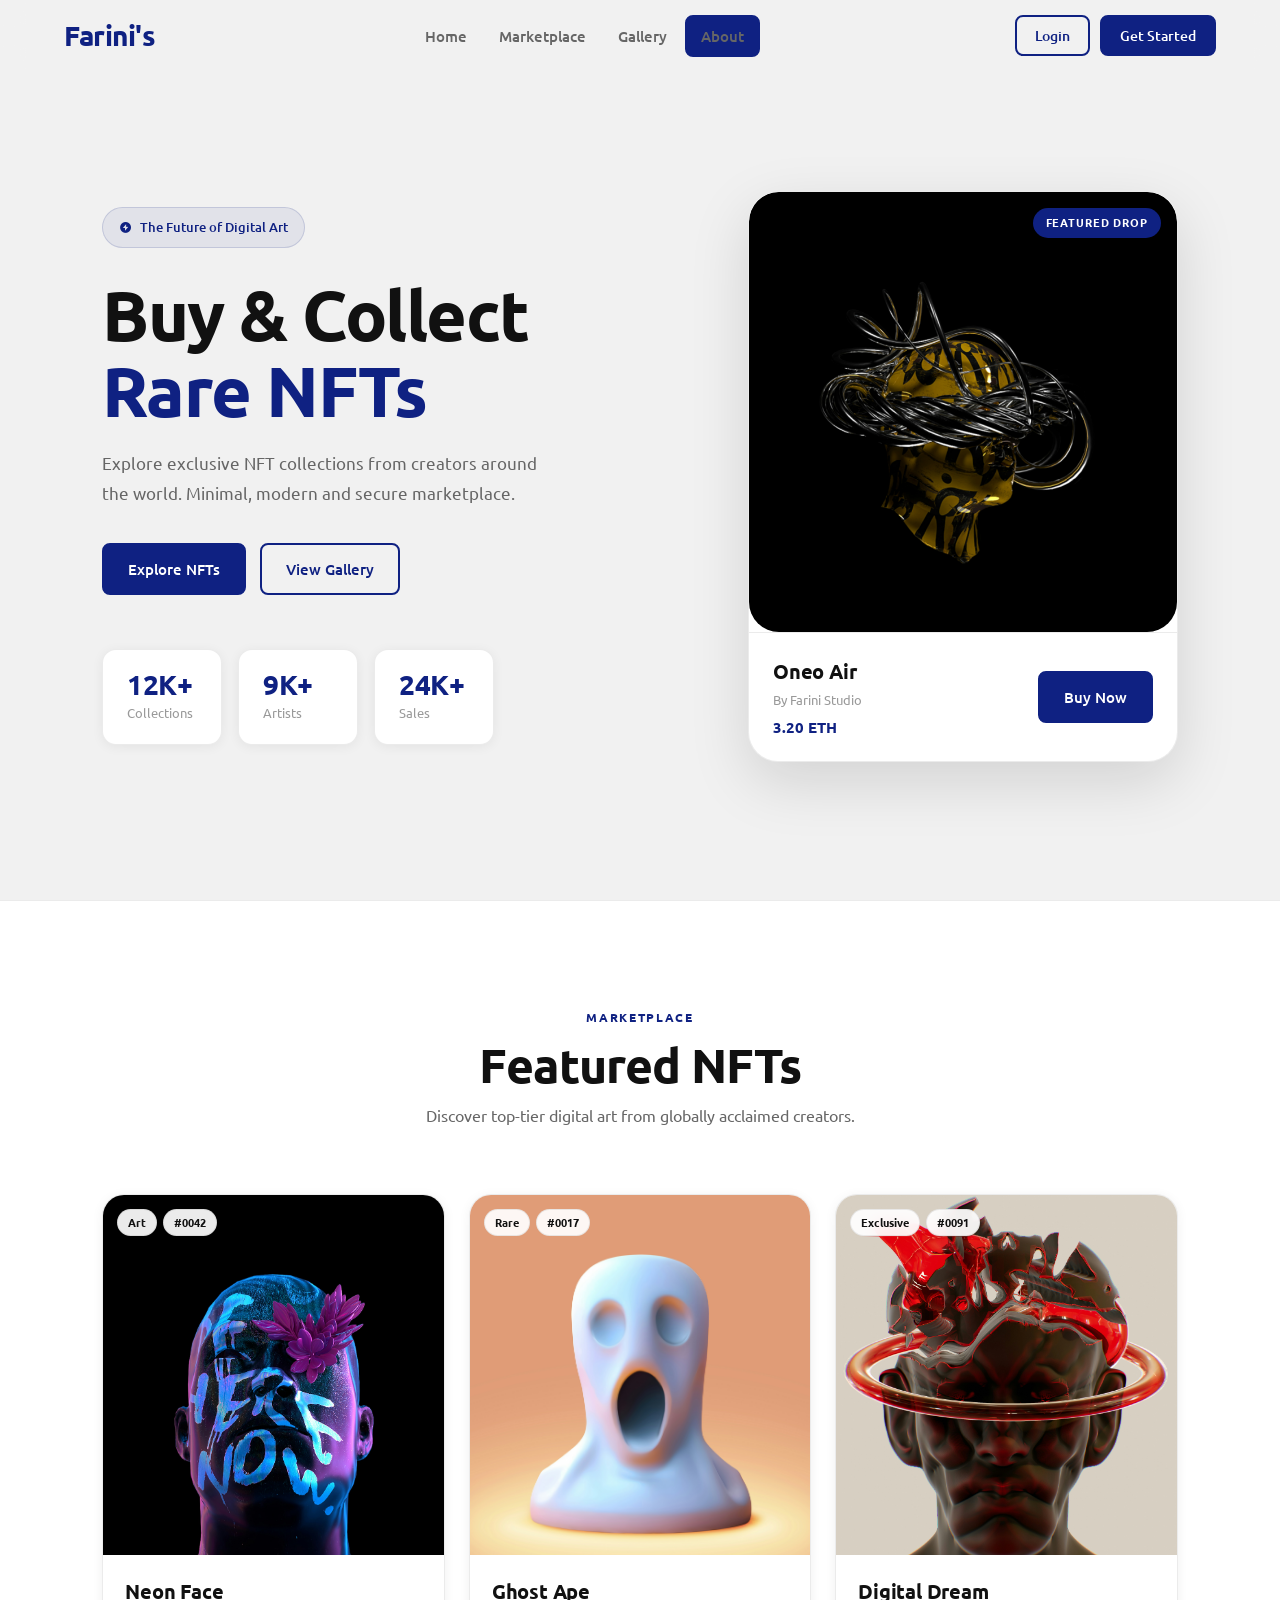
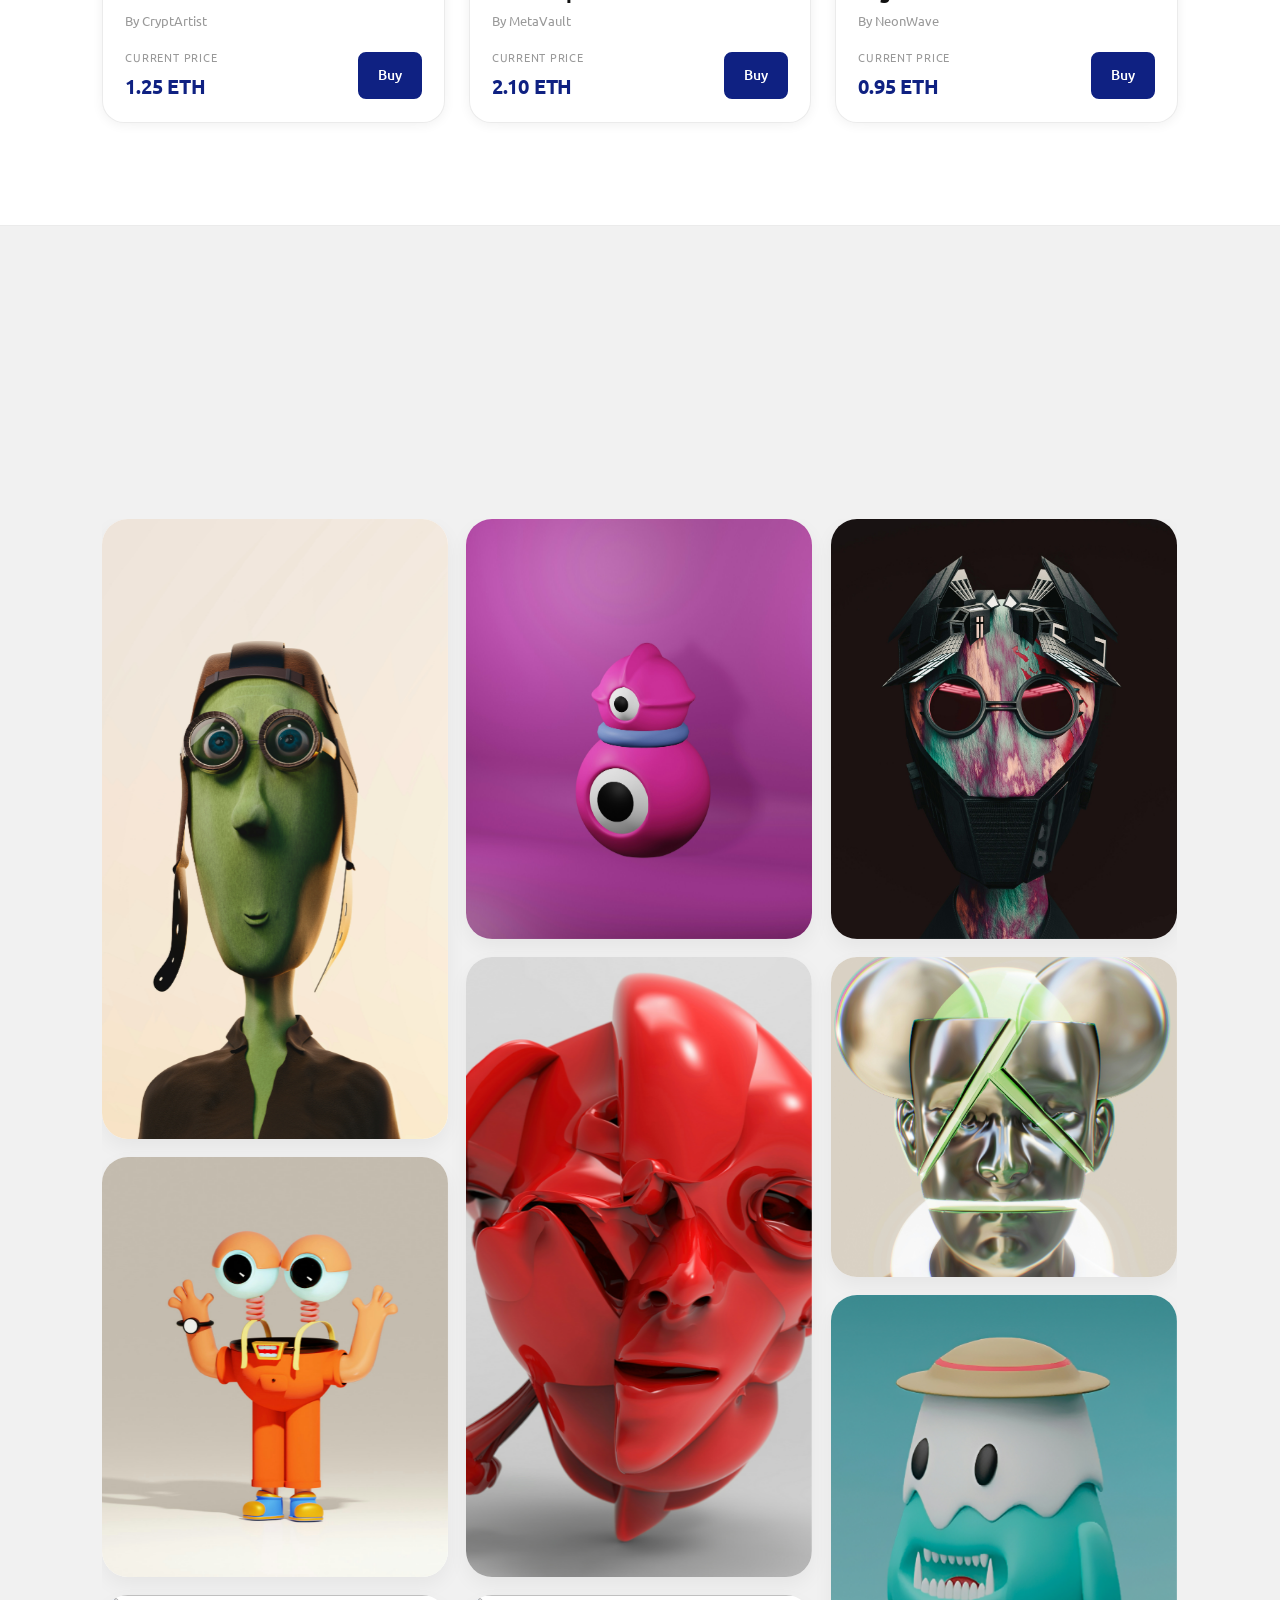
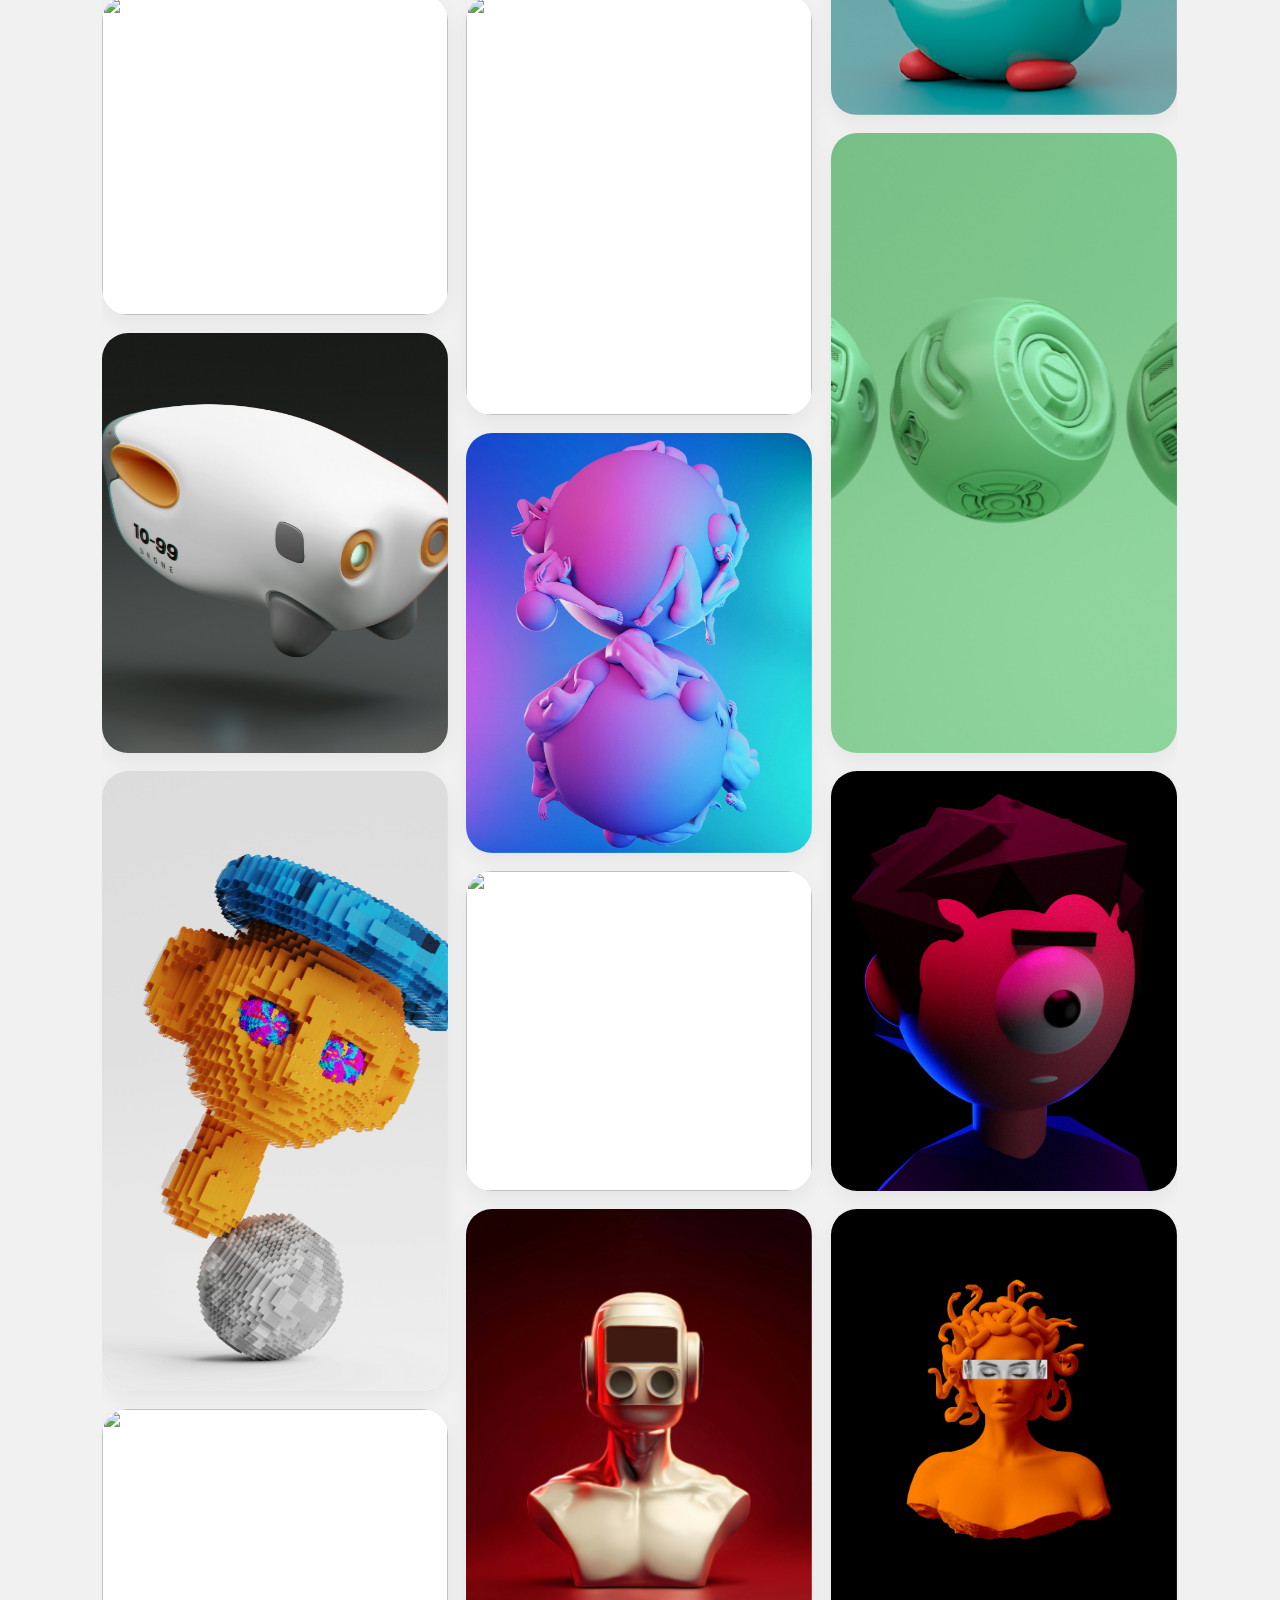
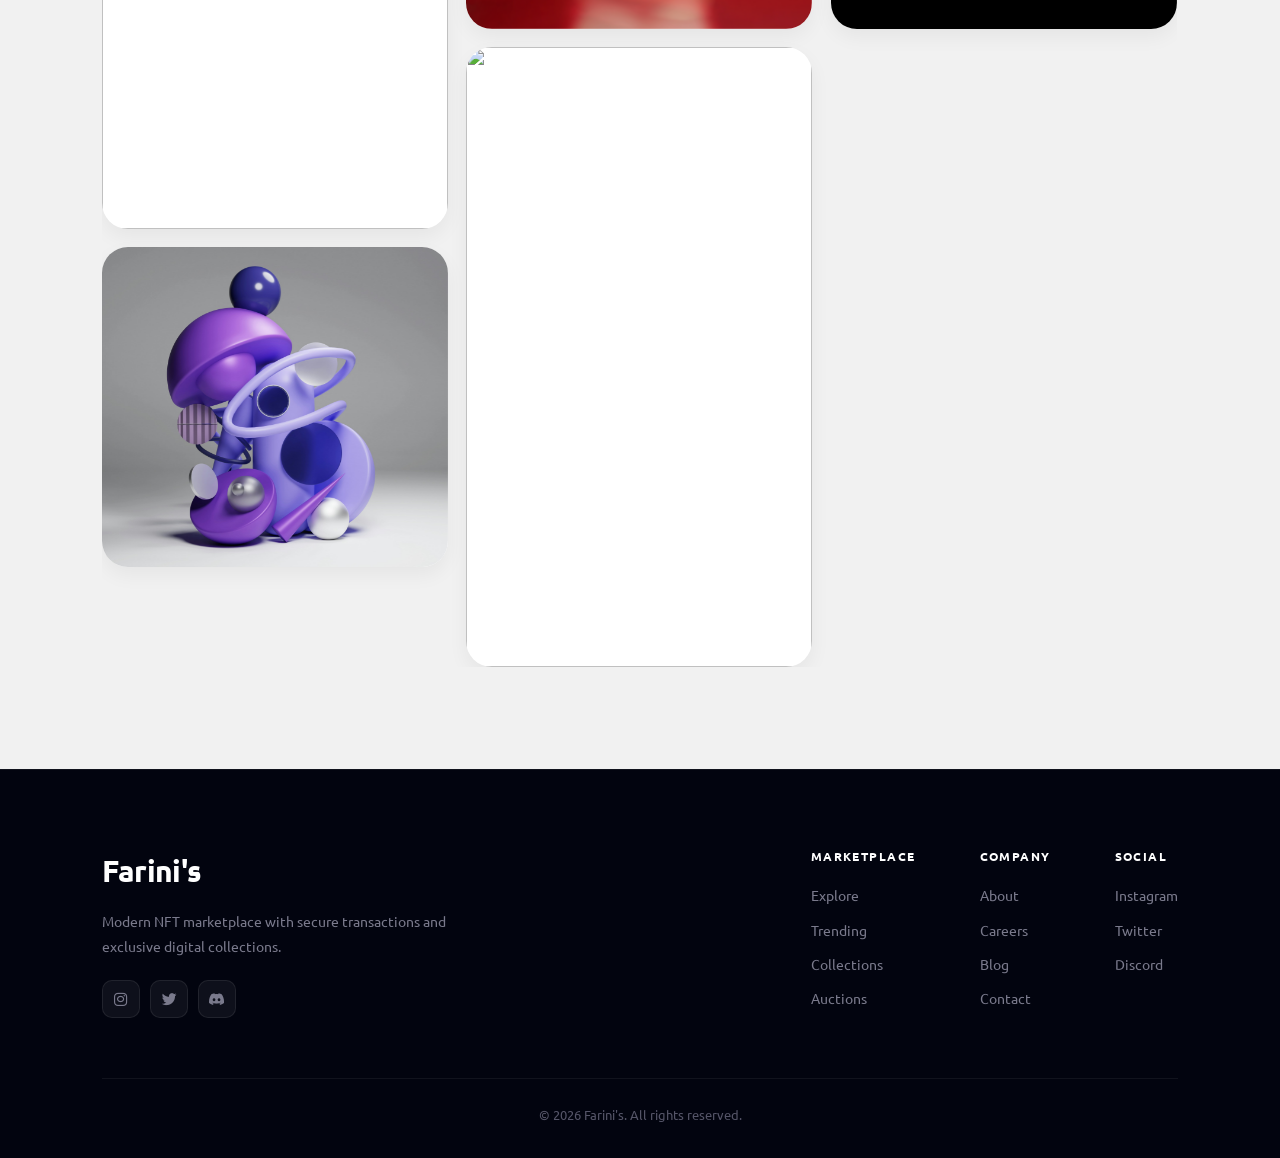
==== index.html @ 725f05ea "first commit" ====
<!DOCTYPE html>
<html lang="en">
<head>
    <meta charset="UTF-8" />
    <meta name="viewport" content="width=device-width, initial-scale=1.0" />
    <title>Farini's NFT</title>
    <link href='https://unpkg.com/boxicons@2.1.4/css/boxicons.min.css' rel='stylesheet'>
    <link rel="preconnect" href="https://fonts.googleapis.com">
    <link href="https://fonts.googleapis.com/css2?family=Ubuntu:wght@300;400;500;700&display=swap" rel="stylesheet">
    <link rel="stylesheet" href="style.css">
</head>
<body>

    <nav class="navbar" id="navbar">
        <a href="#" class="logo">Farini's</a>
        <div class="links">
            <a href="#">Home</a>
            <a href="#marketplace">Marketplace</a>
            <a href="#gallery">Gallery</a>
             <a href="About/about.html" class="btn-primary">About</a>
        </div>
        <div class="nav-buttons">
            <button class="btn-outline">Login</button>
            <button class="btn-primary">Get Started</button>
        </div>
        <button class="nav-toggle" id="navToggle" aria-label="Menu" aria-expanded="false">
            <span></span><span></span><span></span>
        </button>
    </nav>

    <div class="nav-drawer" id="navDrawer" aria-hidden="true">
        <a href="#">Home</a>
        <a href="#marketplace">Marketplace</a>
        <a href="#gallery">Gallery</a>
        <a href="About/about.html">About</a>
        <div class="drawer-actions">
            <button class="btn-outline">Login</button>
            <button class="btn-primary">Get Started</button>
        </div>
    </div>

    <section class="hero">
        <div class="hero-left">
            <span class="badge">
                <i class='bx bxs-bolt-circle'></i>
                The Future of Digital Art
            </span>
            <h1>Buy &amp; Collect <span>Rare NFTs</span></h1>
            <p>Explore exclusive NFT collections from creators around the world. Minimal, modern and secure marketplace.</p>
            <div class="hero-buttons">
    <a href="#marketplace" class="btn-primary">
        Explore NFTs
    </a>

    <a href="#gallery" class="btn-outline">
        View Gallery
    </a>
</div>
            <div class="stats" id="statsRow">
                <div class="stat-box">
                    <h3 data-target="12" data-suffix="K+">0K+</h3>
                    <p>Collections</p>
                </div>
                <div class="stat-box">
                    <h3 data-target="9" data-suffix="K+">0K+</h3>
                    <p>Artists</p>
                </div>
                <div class="stat-box">
                    <h3 data-target="24" data-suffix="K+">0K+</h3>
                    <p>Sales</p>
                </div>
            </div>
        </div>
        <div class="hero-right">
            <div class="hero-card" id="heroCard">
                <div class="hero-card-img">
                    <img src="assets/header1.jpg" alt="Pink Syndicate NFT">
                    <span class="card-tag">Featured Drop</span>
                </div>
                <div class="card-content">
                    <div class="card-info">
                        <h3>Oneo Air</h3>
                        <p>By Farini Studio</p>
                        <span class="card-price">3.20 ETH</span>
                    </div>
                    <a href="BuyPages/productreal.html" class="btn-primary">Buy Now</a>            
                </div>
            </div>
        </div>
    </section>

    <section class="marketplace" id="marketplace">
        <div class="section-title reveal">
            <span>Marketplace</span>
            <h2>Featured NFTs</h2>
            <p>Discover top-tier digital art from globally acclaimed creators.</p>
        </div>
        <div class="cards reveal-stagger">
            <article class="nft-card">
                <div class="nft-img">
                    <img src="assets/nft1.jpg" alt="Neon Face">
                    <div class="nft-tags"><span class="nft-tag">Art</span><span class="nft-tag">#0042</span></div>
                    <div class="nft-img-overlay"></div>
                </div>
                <div class="nft-info">
                    <h3>Neon Face</h3>
                    <p class="nft-creator">By CryptArtist</p>
                    <div class="price">
                        <div class="price-info"><small>Current Price</small><span>1.25 ETH</span></div>
                        <a href="BuyPages/product.html" class="btn-primary">Buy</a>
                    </div>
                </div>
            </article>
            <article class="nft-card">
                <div class="nft-img">
                    <img src="assets/nft2.jpg" alt="Ghost Ape">
                    <div class="nft-tags"><span class="nft-tag">Rare</span><span class="nft-tag">#0017</span></div>
                    <div class="nft-img-overlay"></div>
                </div>
                <div class="nft-info">
                    <h3>Ghost Ape</h3>
                    <p class="nft-creator">By MetaVault</p>
                    <div class="price">
                        <div class="price-info"><small>Current Price</small><span>2.10 ETH</span></div>
                           <a href="BuyPages/product2.html" class="btn-primary">Buy</a>
                    </div>
                </div>
            </article>
            <article class="nft-card">
                <div class="nft-img">
                    <img src="assets/nft3.jpg" alt="Digital Dream">
                    <div class="nft-tags"><span class="nft-tag">Exclusive</span><span class="nft-tag">#0091</span></div>
                    <div class="nft-img-overlay"></div>
                </div>
                <div class="nft-info">
                    <h3>Digital Dream</h3>
                    <p class="nft-creator">By NeonWave</p>
                    <div class="price">
                        <div class="price-info"><small>Current Price</small><span>0.95 ETH</span></div>
                           <a href="BuyPages/product3.html" class="btn-primary">Buy</a>
                    </div>
                </div>
            </article>
        </div>
    </section>
<section class="gallery" id="gallery">

    <div class="section-title reveal">
        <span>Gallery</span>
        <h2>Exclusive NFT Collection</h2>
        <p>A curated selection of the finest digital art on the platform.</p>
    </div>

    <div class="masonry-gallery">

        <div class="gallery-item tall">
            <img src="assets/gallery1.webp" alt="">
            <div class="gallery-overlay"><h4>Outlaw</h4><p>2.10 ETH</p></div>
        </div>

        <div class="gallery-item">
            <img src="assets/gallery2.webp" alt="">
            <div class="gallery-overlay"><h4>Blue Face</h4><p>1.25 ETH</p></div>
        </div>

        <div class="gallery-item wide">
            <img src="assets/gallery3.webp" alt="">
            <div class="gallery-overlay"><h4>Digital Dream</h4><p>0.95 ETH</p></div>
        </div>

        <div class="gallery-item">
            <img src="assets/gallery4.webp" alt="">
            <div class="gallery-overlay"><h4>Carrot #001</h4><p>0.8 ETH</p></div>
        </div>

        <div class="gallery-item tall">
            <img src="assets/gallery5.webp" alt="">
            <div class="gallery-overlay"><h4>llama 333</h4><p>1.8 ETH</p></div>
        </div>

        <div class="gallery-item">
            <img src="assets/gallery6.webp" alt="">
            <div class="gallery-overlay"><h4>Meta Horse</h4><p>0.65 ETH</p></div>
        </div>

        <div class="gallery-item wide">
            <img src=" assets/gallery7.webp" alt="">
            <div class="gallery-overlay"><h4>Monarog</h4><p>1.4 ETH</p></div>
        </div>

        <div class="gallery-item">
            <img src="assets/gallery8.webp" alt="">
            <div class="gallery-overlay"><h4>AI Vision</h4><p>0.92 ETH</p></div>
        </div>

        <div class="gallery-item tall">
            <img src="assets/gallery9.webp" alt="">
            <div class="gallery-overlay"><h4>Red Face</h4><p>2.8 ETH</p></div>
        </div>

        <div class="gallery-item">
            <img src="assets/gallery10.webp" alt="">
            <div class="gallery-overlay"><h4>Abstract Creator</h4><p>0.73 ETH</p></div>
        </div>

        <div class="gallery-item">
            <img src="assets/gallery11.webp" alt="">
            <div class="gallery-overlay"><h4>World Flow</h4><p>1.12 ETH</p></div>
        </div>

        <div class="gallery-item wide">
            <img src="assets/gallery12.webp" alt="">
            <div class="gallery-overlay"><h4>Quantum</h4><p>3.2 ETH</p></div>
        </div>

        <div class="gallery-item">
            <img src="assets/gallery13.webp" alt="">
            <div class="gallery-overlay"><h4>Dark Robot</h4><p>1.05 ETH</p></div>
        </div>

        <div class="gallery-item tall">
            <img src="assets/gallery14.webp" alt="">
            <div class="gallery-overlay"><h4>Doke Ape</h4><p>2.3 ETH</p></div>
        </div>

        <div class="gallery-item">
            <img src="assets/gallery15.webp" alt="">
            <div class="gallery-overlay"><h4>Infinity</h4><p>0.9 ETH</p></div>
        </div>

        <div class="gallery-item wide">
            <img src="assets/gallery16.webp" alt="">
            <div class="gallery-overlay"><h4>Neo Rat</h4><p>4.1 ETH</p></div>
        </div>

        <div class="gallery-item">
            <img src="assets/gallery17.webp" alt="">
            <div class="gallery-overlay"><h4>Blue Matrix</h4><p>1.7 ETH</p></div>
        </div>

        <div class="gallery-item tall">
            <img src="assets/gallery18.webp" alt="">
            <div class="gallery-overlay"><h4>Meta Beast</h4><p>2.7 ETH</p></div>
        </div>

        <div class="gallery-item">
            <img src="assets/gallery19.webp" alt="">
            <div class="gallery-overlay"><h4>Future Code</h4><p>1.3 ETH</p></div>
        </div>

        <div class="gallery-item">
            <img src="assets/gallery20.webp" alt="">
            <div class="gallery-overlay"><h4>Galaxy Core</h4><p>0.88 ETH</p></div>
        </div>

    </div>
</section>
    <footer>
        <div class="footer-top">
            <div class="footer-brand">
                <h2>Farini's</h2>
                <p>Modern NFT marketplace with secure transactions and exclusive digital collections.</p>
                <div class="social-links">
                    <a href="https://www.instagram.com/henrifarini/" class="social-icon" aria-label="Instagram"><i class='bx bxl-instagram'></i></a>
                    <a href="#" class="social-icon" aria-label="Twitter"><i class='bx bxl-twitter'></i></a>
                    <a href="#" class="social-icon" aria-label="Discord"><i class='bx bxl-discord-alt'></i></a>
                </div>
            </div>
            <div class="footer-links">
                <div class="footer-column">
                    <h3>Marketplace</h3>
                    <a href="#">Explore</a><a href="#">Trending</a><a href="#">Collections</a><a href="#">Auctions</a>
                </div>
                <div class="footer-column">
                    <h3>Company</h3>
                    <a href="../About/about.html">About</a><a href="#">Careers</a><a href="#">Blog</a><a href="#">Contact</a>
                </div>
                <div class="footer-column">
                    <h3>Social</h3>
                    <a href="https://www.instagram.com/henrifarini/" target="_blank">Instagram</a><a href="https://twitter.com" target="_blank">Twitter</a><a href="https://discord.com" target="_blank">Discord</a>
                </div>
            </div>
        </div>
        <div class="footer-bottom">
            <p>© 2026 Farini's. All rights reserved.</p>
        </div>
    </footer>

    <script src="script.js"></script>
</body>
</html>
---- style.css ----
@import url('https://fonts.googleapis.com/css2?family=Ubuntu:wght@300;400;500;700&display=swap');

/* ===========================
   VARIÁVEIS
   =========================== */
:root {
    --blue: #0f2182;
    --blue-mid: #1a30a0;
    --accent: #4d7cff;
    --white: #ffffff;
    --bg: #f1f1f1;
    --bg-card: #ffffff;
    --text: #111111;
    --text-muted: #666666;
    --text-light: #999999;
    --border: rgba(0, 0, 0, 0.08);
    --border-hover: rgba(0, 0, 0, 0.16);
    --shadow-sm: 0 2px 12px rgba(0, 0, 0, 0.06);
    --shadow-md: 0 8px 30px rgba(0, 0, 0, 0.10);
    --shadow-lg: 0 20px 60px rgba(0, 0, 0, 0.13);
    --shadow-card: 0 4px 24px rgba(15, 33, 130, 0.08);
    --radius-sm: 8px;
    --radius-md: 14px;
    --radius-lg: 22px;
    --radius-xl: 30px;
    --transition: 0.3s cubic-bezier(0.4, 0, 0.2, 1);
}

/* ===========================
   RESET
   =========================== */
*, *::before, *::after {
    margin: 0;
    padding: 0;
    box-sizing: border-box;
    -webkit-tap-highlight-color: transparent;
    -webkit-touch-callout: none;
}

html {
    scroll-behavior: smooth;
    overflow-x: hidden;
}

body {
    font-family: 'Ubuntu', sans-serif;
    background-color: var(--bg);
    color: var(--text);
    line-height: 1.6;
    overflow-x: hidden;
    -webkit-font-smoothing: antialiased;
}

a {
    text-decoration: none;
    color: inherit;
    -webkit-user-select: none;
    user-select: none;
}

a:focus,
a:active,
button:focus,
button:active,
:focus-visible {
    outline: none;
    box-shadow: none;
}

img {
    display: block;
    object-fit: cover;
    pointer-events: none;
    -webkit-user-drag: none;
}

button {
    cursor: pointer;
    font-family: 'Ubuntu', sans-serif;
    -webkit-user-select: none;
    user-select: none;
}

::selection {
    background: rgba(15, 33, 130, 0.15);
    color: var(--blue);
}

/* ===========================
   BOTÕES
   =========================== */
.btn-primary,
.btn-outline {
    display: inline-flex;
    align-items: center;
    justify-content: center;
    gap: 8px;
    padding: 12px 24px;
    border-radius: var(--radius-sm);
    font-size: 15px;
    font-weight: 500;
    transition: var(--transition);
    text-decoration: none;
}

.btn-primary {
    background-color: var(--blue);
    color: var(--white);
    border: 2px solid var(--blue);
}

.btn-primary:hover {
    background-color: var(--blue-mid);
    border-color: var(--blue-mid);
    transform: translateY(-2px);
    box-shadow: 0 8px 24px rgba(15, 33, 130, 0.25);
}

.btn-outline {
    background-color: transparent;
    color: var(--blue);
    border: 2px solid var(--blue);
}

.btn-outline:hover {
    background-color: var(--blue);
    color: var(--white);
    transform: translateY(-2px);
    box-shadow: 0 8px 24px rgba(15, 33, 130, 0.2);
}

/* ===========================
   NAVBAR
   =========================== */
.navbar {
    position: fixed;
    top: 0;
    left: 0;
    right: 0;
    z-index: 99999;
    padding: 0 clamp(20px, 5%, 80px);
    height: 72px;
    display: flex;
    align-items: center;
    justify-content: space-between;
    gap: 24px;
    background-color: rgba(241, 241, 241, 0.85);
    backdrop-filter: blur(12px);
    -webkit-backdrop-filter: blur(12px);
    border-bottom: 1px solid transparent;
    transition: border-color 0.3s, background 0.3s, box-shadow 0.3s;
}

.navbar.scrolled {
    background-color: rgba(255, 255, 255, 0.95);
    border-bottom-color: var(--border);
    box-shadow: var(--shadow-sm);
}

.logo {
    font-size: 28px;
    color: var(--blue);
    font-weight: 700;
    letter-spacing: -0.5px;
    flex-shrink: 0;
}

.links {
    display: flex;
    align-items: center;
    gap: 4px;
}

.links a {
    position: relative;
    z-index: 20;
    padding: 7px 14px;
    font-size: 15px;
    font-weight: 500;
    color: var(--text-muted);
    border-radius: var(--radius-sm);
    transition: var(--transition);
}

.links a:hover {
    color: var(--blue);
    background-color: rgba(15, 33, 130, 0.06);
}

.nav-buttons {
    display: flex;
    align-items: center;
    gap: 10px;
    flex-shrink: 0;
}

.nav-buttons .btn-outline,
.nav-buttons .btn-primary {
    padding: 9px 18px;
    font-size: 14px;
}

/* Hamburger */
.nav-toggle {
    display: none;
    flex-direction: column;
    gap: 5px;
    background: none;
    border: none;
    padding: 6px;
}

.nav-toggle span {
    display: block;
    width: 22px;
    height: 2px;
    background: var(--blue);
    border-radius: 2px;
    transition: var(--transition);
}

.nav-toggle.active span:nth-child(1) { transform: translateY(7px) rotate(45deg); }
.nav-toggle.active span:nth-child(2) { opacity: 0; }
.nav-toggle.active span:nth-child(3) { transform: translateY(-7px) rotate(-45deg); }

/* Drawer mobile */
.nav-drawer {
    display: block;
    position: fixed;
    top: 72px;
    left: 0;
    right: 0;
    z-index: 999;
    background: rgba(255, 255, 255, 0.98);
    backdrop-filter: blur(16px);
    border-bottom: 1px solid var(--border);
    padding: 20px clamp(20px, 5%, 80px) 28px;
    transform: translateY(-12px);
    opacity: 0;
    pointer-events: none;
    visibility: hidden;
    transition: transform 0.25s ease, opacity 0.25s ease, visibility 0.25s;
}

.nav-drawer.open {
    transform: translateY(0);
    opacity: 1;
    pointer-events: auto;
    visibility: visible;
}

.nav-drawer a {
    position: relative;
    z-index: 20;
    display: block;
    padding: 13px 0;
    font-size: 16px;
    font-weight: 500;
    color: var(--text-muted);
    border-bottom: 1px solid var(--border);
    transition: color 0.2s;
}

.nav-drawer a:hover { color: var(--blue); }

.drawer-actions {
    display: flex;
    gap: 12px;
    margin-top: 22px;
}

.drawer-actions button {
    flex: 1;
    justify-content: center;
}

/* ===========================
   HERO
   =========================== */
.hero {
    min-height: 100vh;
    padding: calc(72px + 70px) clamp(20px, 8%, 120px) 90px;
    display: flex;
    align-items: center;
    justify-content: space-between;
    gap: clamp(40px, 6vw, 80px);
}

.hero-left {
    flex: 1;
    max-width: 580px;
}

.badge {
    display: inline-flex;
    align-items: center;
    gap: 8px;
    padding: 9px 16px;
    background-color: rgba(15, 33, 130, 0.07);
    border: 1px solid rgba(15, 33, 130, 0.15);
    border-radius: 50px;
    font-size: 13px;
    font-weight: 500;
    color: var(--blue);
    margin-bottom: 28px;
    opacity: 0;
    transform: translateY(10px);
    animation: fadeUp 0.6s 0.1s ease forwards;
}

.hero-left h1 {
    font-size: clamp(42px, 5.5vw, 72px);
    font-weight: 700;
    line-height: 1.08;
    letter-spacing: -0.02em;
    color: var(--text);
    margin-bottom: 20px;
    opacity: 0;
    transform: translateY(14px);
    animation: fadeUp 0.6s 0.25s ease forwards;
}

.hero-left h1 span {
    color: var(--blue);
    display: block;
}

.hero-left > p {
    font-size: clamp(15px, 1.4vw, 17px);
    color: var(--text-muted);
    line-height: 1.75;
    max-width: 460px;
    margin-bottom: 36px;
    opacity: 0;
    transform: translateY(14px);
    animation: fadeUp 0.6s 0.4s ease forwards;
}

.hero-buttons {
    display: flex;
    flex-wrap: wrap;
    gap: 14px;
    margin-bottom: 54px;
    opacity: 0;
    transform: translateY(14px);
    animation: fadeUp 0.6s 0.55s ease forwards;
}

.stats {
    display: flex;
    flex-wrap: wrap;
    gap: 16px;
    opacity: 0;
    transform: translateY(14px);
    animation: fadeUp 0.6s 0.7s ease forwards;
}

.stat-box {
    padding: 20px 24px;
    background: var(--bg-card);
    border: 1px solid var(--border);
    border-radius: var(--radius-md);
    min-width: 120px;
    box-shadow: var(--shadow-sm);
    transition: var(--transition);
}

.stat-box:hover {
    border-color: rgba(15, 33, 130, 0.2);
    box-shadow: var(--shadow-card);
    transform: translateY(-3px);
}

.stat-box h3 {
    font-size: 28px;
    font-weight: 700;
    color: var(--blue);
    line-height: 1;
    letter-spacing: -0.02em;
}

.stat-box p {
    font-size: 13px;
    color: var(--text-light);
    margin-top: 5px;
}

/* Hero card */
.hero-right {
    perspective: 1400px;
}

.hero-card {
    position: relative;
    z-index: 1;
    isolation: isolate;
    width: 100%;
    max-width: 430px;
    background: var(--bg-card);
    border: 1px solid var(--border);
    border-radius: var(--radius-xl);
    overflow: hidden;
    box-shadow: var(--shadow-lg);
    transition: transform 0.15s linear;
    transform-style: preserve-3d;
    will-change: transform;
    -webkit-user-drag: none;
}

.hero-card-img {
    position: relative;
    overflow: hidden;
    height: 440px;
    border-radius: inherit;
}

.hero-card-img img {
    width: 100%;
    height: 100%;
    object-fit: cover;
    transition: transform 0.8s cubic-bezier(0.22, 1, 0.36, 1), filter 0.5s ease;
    will-change: transform;
}

.hero-card:hover .hero-card-img img {
    transform: scale(1.04);
}

.card-tag {
    position: absolute;
    top: 16px;
    right: 16px;
    background-color: var(--blue);
    color: var(--white);
    font-size: 11px;
    font-weight: 700;
    letter-spacing: 0.08em;
    text-transform: uppercase;
    padding: 6px 13px;
    border-radius: 50px;
}

.card-content {
    padding: 22px 24px;
    display: flex;
    align-items: center;
    justify-content: space-between;
    gap: 16px;
    border-top: 1px solid var(--border);
}

.card-info h3 {
    font-size: 20px;
    font-weight: 700;
    color: var(--text);
    letter-spacing: -0.01em;
}

.card-info p {
    font-size: 13px;
    color: var(--text-light);
    margin-top: 3px;
}

.card-price {
    display: block;
    font-size: 15px;
    font-weight: 700;
    color: var(--blue);
    margin-top: 4px;
}

/* ===========================
   SEÇÕES
   =========================== */
section {
    padding: clamp(70px, 8vw, 110px) clamp(20px, 8%, 120px);
}

.section-title {
    text-align: center;
    margin-bottom: clamp(40px, 5vw, 65px);
}

.section-title > span {
    display: inline-block;
    font-size: 12px;
    font-weight: 700;
    letter-spacing: 0.14em;
    text-transform: uppercase;
    color: var(--blue);
    margin-bottom: 10px;
}

.section-title h2 {
    font-size: clamp(30px, 4vw, 48px);
    font-weight: 700;
    color: var(--text);
    letter-spacing: -0.02em;
    line-height: 1.1;
}

.section-title p {
    font-size: 16px;
    color: var(--text-muted);
    max-width: 480px;
    margin: 12px auto 0;
    line-height: 1.7;
}

/* ===========================
   MARKETPLACE
   =========================== */
.marketplace {
    background-color: var(--white);
    border-top: 1px solid var(--border);
    border-bottom: 1px solid var(--border);
}

.cards {
    display: grid;
    grid-template-columns: repeat(auto-fit, minmax(min(100%, 285px), 1fr));
    gap: 24px;
}

.nft-card {
    position: relative;
    z-index: 1;
    isolation: isolate;
    background: var(--bg-card);
    border: 1px solid var(--border);
    border-radius: var(--radius-lg);
    overflow: hidden;
    box-shadow: var(--shadow-sm);
    transition: transform 0.35s ease, box-shadow 0.35s ease, border-color 0.35s ease;
    cursor: pointer;
    min-height: 520px;
    -webkit-user-drag: none;
}

.nft-card:hover {
    transform: translateY(-10px) scale(1.01);
    box-shadow: 0 30px 70px rgba(0, 0, 0, 0.16);
    border-color: rgba(15, 33, 130, 0.18);
}

.nft-img {
    position: relative;
    overflow: hidden;
    height: 360px;
    background: #eaeaea;
}

.nft-img img {
    width: 100%;
    height: 100%;
    object-fit: cover;
    transition: transform 0.6s ease;
}

.nft-card:hover .nft-img img {
    transform: scale(1.06);
}

.nft-img-overlay {
    position: absolute;
    inset: 0;
    background: linear-gradient(to top, rgba(0, 0, 0, 0.3) 0%, transparent 50%);
    opacity: 0;
    transition: opacity 0.3s;
}

.nft-card:hover .nft-img-overlay {
    opacity: 1;
}

.nft-tags {
    position: absolute;
    top: 14px;
    left: 14px;
    display: flex;
    gap: 6px;
    z-index: 2;
}

.nft-tag {
    background: rgba(255, 255, 255, 0.92);
    backdrop-filter: blur(8px);
    border: 1px solid rgba(0, 0, 0, 0.08);
    color: var(--text);
    font-size: 11px;
    font-weight: 600;
    padding: 4px 10px;
    border-radius: 50px;
}

.nft-info {
    padding: 20px 22px;
}

.nft-info h3 {
    font-size: 20px;
    font-weight: 700;
    color: var(--text);
    margin-bottom: 4px;
    letter-spacing: -0.01em;
}

.nft-creator {
    font-size: 13px;
    color: var(--text-light);
    margin-bottom: 18px;
}

.price {
    display: flex;
    align-items: center;
    justify-content: space-between;
    gap: 12px;
}

.price-info small {
    display: block;
    font-size: 11px;
    color: var(--text-light);
    text-transform: uppercase;
    letter-spacing: 0.07em;
    margin-bottom: 3px;
}

.price-info span {
    font-size: 20px;
    font-weight: 700;
    color: var(--blue);
    letter-spacing: -0.01em;
}

.price .btn-primary {
    padding: 10px 18px;
    font-size: 14px;
}

/* ===========================
   GALERIA MASONRY
   =========================== */
.masonry-gallery {
    columns: 4 280px;
    column-gap: 18px;
    contain: layout style paint;
}

.gallery-item {
    position: relative;
    z-index: 1;
    isolation: isolate;
    overflow: hidden;
    margin-bottom: 18px;
    break-inside: avoid;
    border-radius: 26px;
    background: white;
    box-shadow: 0 8px 20px rgba(0, 0, 0, 0.05);
    cursor: pointer;
    will-change: transform;
    -webkit-user-drag: none;
}

.gallery-item img {
    width: 100%;
    display: block;
    object-fit: cover;
    will-change: transform;
    transition: transform 0.45s ease, filter 0.45s ease;
}

.gallery-item:hover img {
    transform: scale(1.03);
}

.gallery-item.tall img  { height: 620px; }
.gallery-item.wide img  { height: 320px; }
.gallery-item:not(.tall):not(.wide) img { height: 420px; }

.gallery-overlay {
    position: absolute;
    inset: 0;
    background: linear-gradient(
        to top,
        rgba(0, 0, 0, 0.82) 0%,
        rgba(0, 0, 0, 0.25) 45%,
        transparent 100%
    );
    display: flex;
    flex-direction: column;
    justify-content: flex-end;
    padding: 22px;
    opacity: 0;
    pointer-events: none;
    transition: opacity 0.35s ease;
}

.gallery-item:hover .gallery-overlay {
    opacity: 1;
}

.gallery-overlay h4 {
    color: #fff;
    font-size: 20px;
    font-weight: 700;
    margin-bottom: 4px;
}

.gallery-overlay p {
    color: rgba(255, 255, 255, 0.75);
    font-size: 14px;
}

/* ===========================
   FOOTER
   =========================== */
footer {
    background: #02040f;
    border-top: 1px solid rgba(255, 255, 255, 0.06);
    padding: clamp(60px, 6vw, 90px) clamp(20px, 8%, 120px) 32px;
}

.footer-top {
    display: flex;
    justify-content: space-between;
    gap: clamp(40px, 6vw, 80px);
    margin-bottom: 60px;
    flex-wrap: wrap;
}

.footer-brand {
    max-width: 360px;
}

.footer-brand h2 {
    font-size: 30px;
    font-weight: 700;
    color: var(--white);
    margin-bottom: 14px;
    letter-spacing: -0.02em;
}

.footer-brand > p {
    color: #7a7a8c;
    font-size: 14px;
    line-height: 1.75;
}

.social-links {
    display: flex;
    gap: 10px;
    margin-top: 22px;
}

.social-icon {
    width: 38px;
    height: 38px;
    border-radius: 10px;
    background: rgba(255, 255, 255, 0.05);
    border: 1px solid rgba(255, 255, 255, 0.08);
    display: flex;
    align-items: center;
    justify-content: center;
    color: #7a7a8c;
    font-size: 18px;
    transition: var(--transition);
}

.social-icon:hover {
    background: var(--blue);
    border-color: var(--blue);
    color: var(--white);
    transform: translateY(-3px);
}

.footer-links {
    display: flex;
    gap: clamp(30px, 5vw, 70px);
    flex-wrap: wrap;
}

.footer-column {
    display: flex;
    flex-direction: column;
    gap: 12px;
}

.footer-column h3 {
    font-size: 12px;
    font-weight: 700;
    letter-spacing: 0.12em;
    text-transform: uppercase;
    color: var(--white);
    margin-bottom: 6px;
}

.footer-column a {
    font-size: 14px;
    color: #7a7a8c;
    transition: color 0.2s;
}

.footer-column a:hover {
    color: var(--white);
}

.footer-bottom {
    border-top: 1px solid rgba(255, 255, 255, 0.06);
    padding-top: 26px;
    text-align: center;
    color: #555568;
    font-size: 13px;
}

/* ===========================
   ANIMAÇÕES
   =========================== */
@keyframes fadeUp {
    to {
        opacity: 1;
        transform: translateY(0);
    }
}

.reveal {
    opacity: 0;
    transform: translateY(24px);
    transition: opacity 0.65s ease, transform 0.65s ease;
}

.reveal.in-view {
    opacity: 1;
    transform: translateY(0);
}

.reveal-stagger > * {
    opacity: 0;
    transform: translateY(20px);
    transition: opacity 0.6s ease, transform 0.6s ease;
}

.reveal-stagger.in-view > *:nth-child(1) { opacity: 1; transform: none; transition-delay: 0.05s; }
.reveal-stagger.in-view > *:nth-child(2) { opacity: 1; transform: none; transition-delay: 0.15s; }
.reveal-stagger.in-view > *:nth-child(3) { opacity: 1; transform: none; transition-delay: 0.25s; }
.reveal-stagger.in-view > *:nth-child(4) { opacity: 1; transform: none; transition-delay: 0.35s; }

/* ===========================
   RESPONSIVO
   =========================== */
@media (max-width: 1100px) {
    .masonry-gallery { columns: 3 240px; }
}

@media (max-width: 1024px) {
    .hero {
        flex-direction: column;
        text-align: center;
        padding-top: calc(72px + 50px);
    }
    .hero-left { max-width: 100%; }
    .hero-left > p { margin-inline: auto; }
    .hero-buttons, .stats { justify-content: center; }
    .hero-right { max-width: 420px; width: 100%; }
}

@media (max-width: 768px) {
    .links, .nav-buttons { display: none; }
    .nav-toggle { display: flex; }
    .cards { grid-template-columns: 1fr; }
    .footer-links { gap: 30px; }
    .masonry-gallery { columns: 2 180px; }
}

@media (max-width: 480px) {
    .hero-buttons { flex-direction: column; }
    .stats { flex-direction: column; align-items: stretch; }
    .stat-box { text-align: center; }
    .footer-top { flex-direction: column; }
    .footer-links { flex-direction: column; gap: 24px; }
    .masonry-gallery { columns: 1; }
    .gallery-item img,
    .gallery-item.tall img,
    .gallery-item.wide img { height: auto; }
}

/* ===========================
   SCROLLBAR
   =========================== */
::-webkit-scrollbar { width: 5px; }
::-webkit-scrollbar-track { background: var(--bg); }
::-webkit-scrollbar-thumb { background: #cccccc; border-radius: 4px; }
::-webkit-scrollbar-thumb:hover { background: #aaaaaa; }
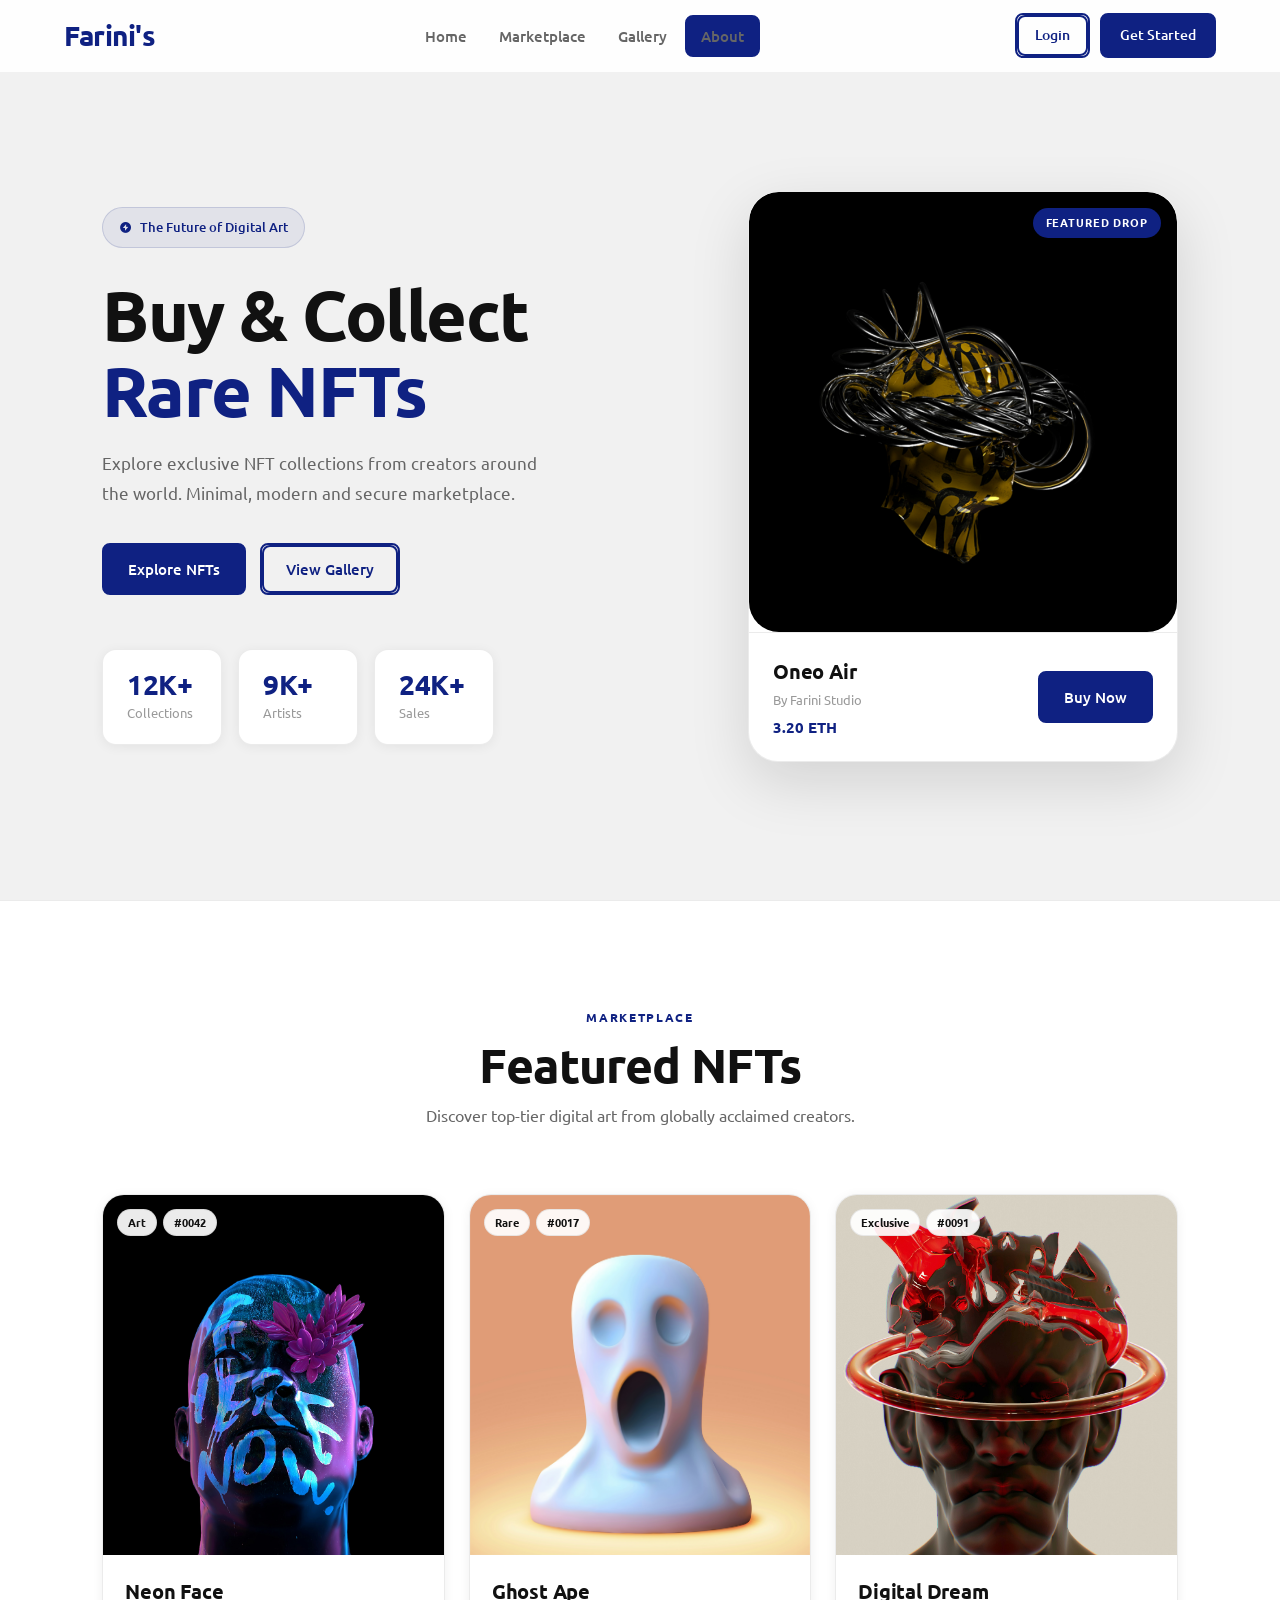
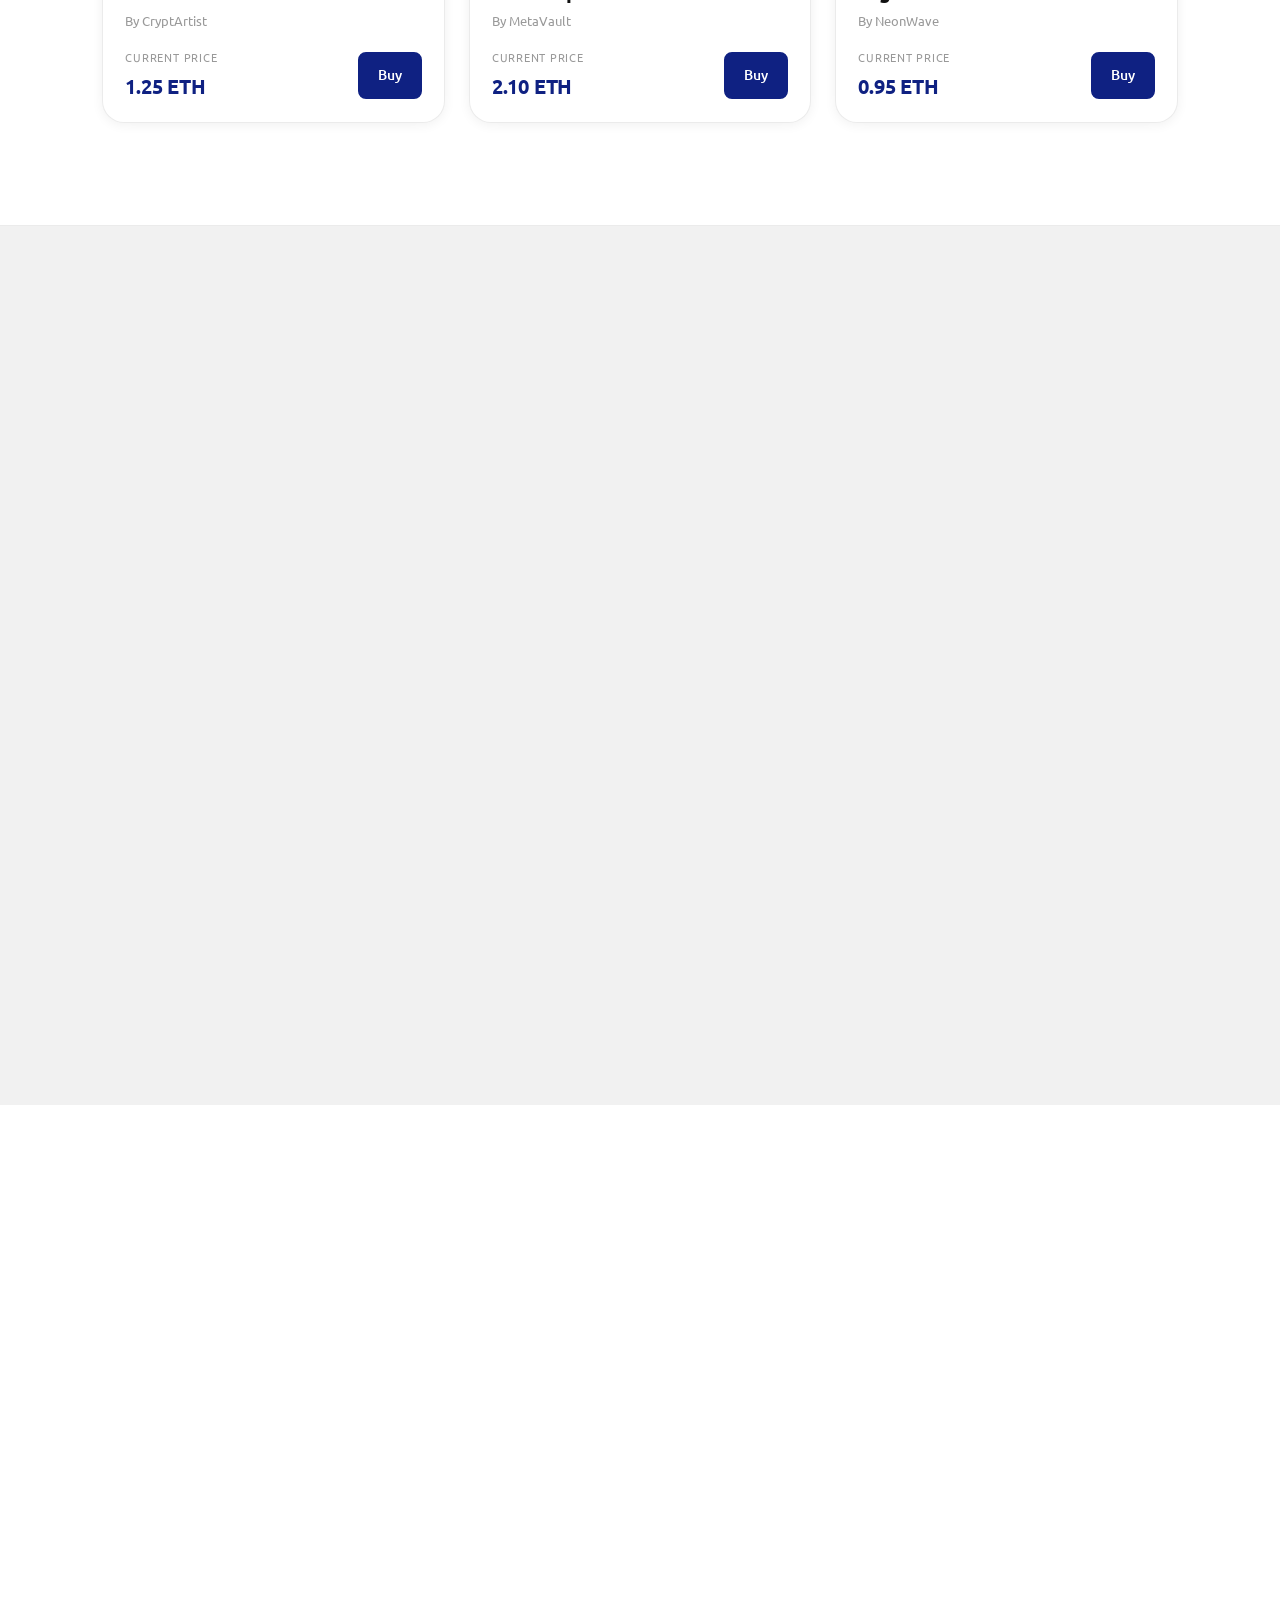
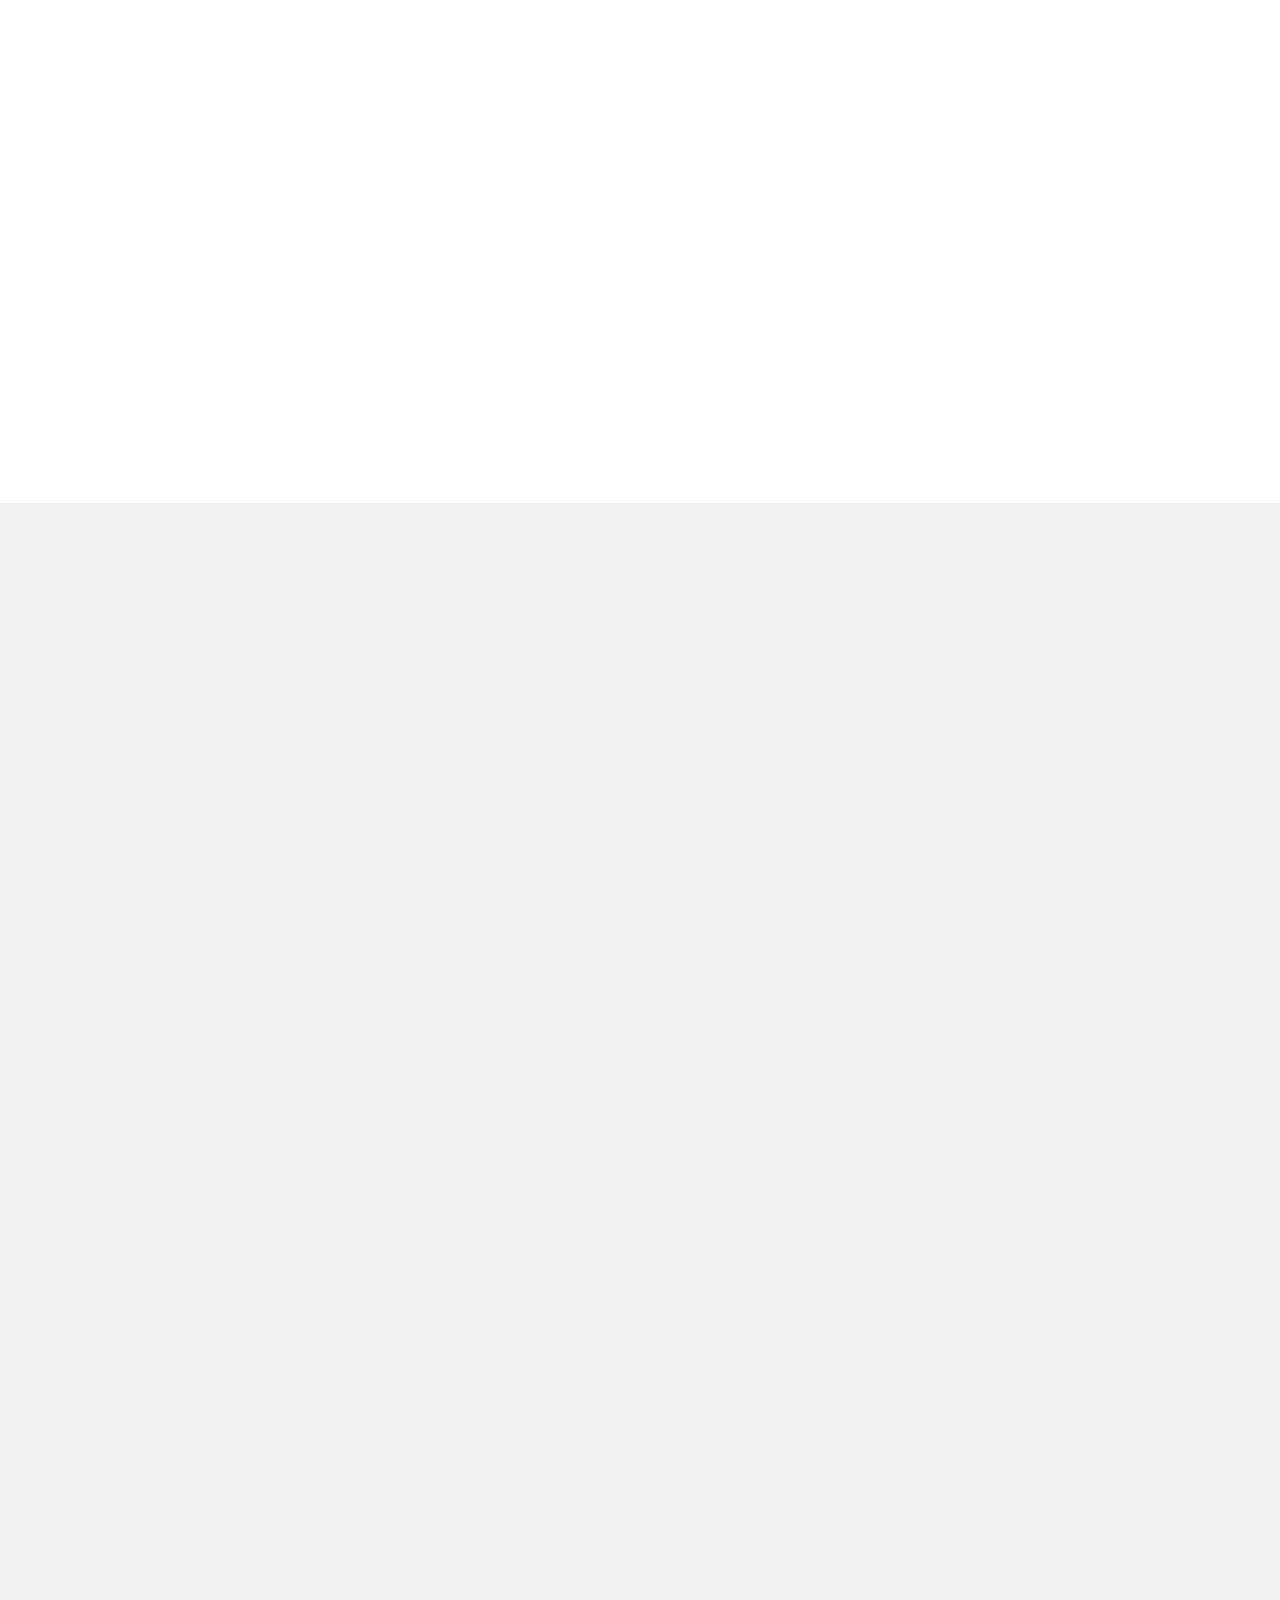
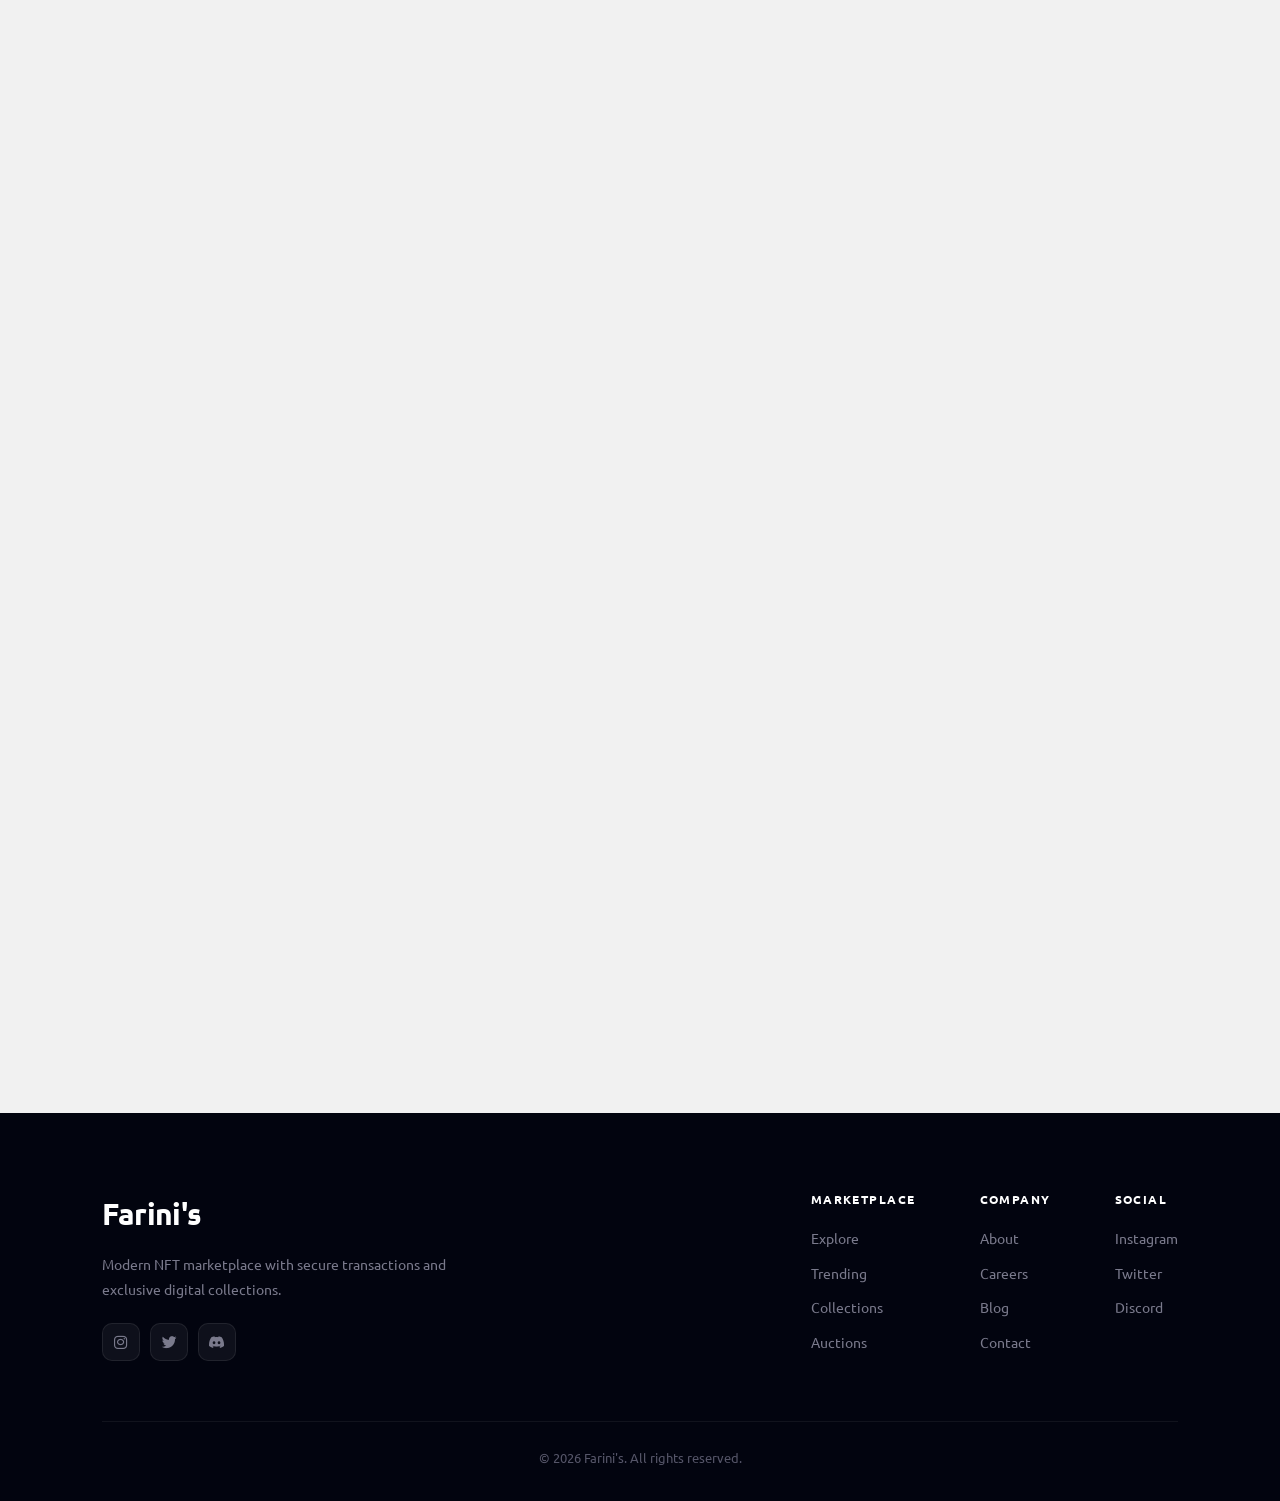
==== commit 3f04a938: "second commit" ====
--- a/index.html
+++ b/index.html
@@ -1,4 +1,3 @@
-
 <!DOCTYPE html>
 <html lang="en">
 <head>
@@ -18,11 +17,11 @@
             <a href="#">Home</a>
             <a href="#marketplace">Marketplace</a>
             <a href="#gallery">Gallery</a>
-             <a href="About/about.html" class="btn-primary">About</a>
+            <a href="About/about.html" class="btn-primary">About</a>
         </div>
         <div class="nav-buttons">
-            <button class="btn-outline">Login</button>
-            <button class="btn-primary">Get Started</button>
+            <a href="CreateAccount/auth.html" class="btn-outline">Login</a>
+            <a href="CreateAccount/auth.html?mode=register" class="btn-primary">Get Started</a>
         </div>
         <button class="nav-toggle" id="navToggle" aria-label="Menu" aria-expanded="false">
             <span></span><span></span><span></span>
@@ -35,8 +34,8 @@
         <a href="#gallery">Gallery</a>
         <a href="About/about.html">About</a>
         <div class="drawer-actions">
-            <button class="btn-outline">Login</button>
-            <button class="btn-primary">Get Started</button>
+            <a href="CreateAccount/auth.html" class="btn-outline">Login</a>
+            <a  href="CreateAccount/auth.html?mode=register" class="btn-primary">Get Started</a>
         </div>
     </div>
 
@@ -49,14 +48,9 @@
             <h1>Buy &amp; Collect <span>Rare NFTs</span></h1>
             <p>Explore exclusive NFT collections from creators around the world. Minimal, modern and secure marketplace.</p>
             <div class="hero-buttons">
-    <a href="#marketplace" class="btn-primary">
-        Explore NFTs
-    </a>
-
-    <a href="#gallery" class="btn-outline">
-        View Gallery
-    </a>
-</div>
+                <a href="#marketplace" class="btn-primary">Explore NFTs</a>
+                <a href="#gallery" class="btn-outline">View Gallery</a>
+            </div>
             <div class="stats" id="statsRow">
                 <div class="stat-box">
                     <h3 data-target="12" data-suffix="K+">0K+</h3>
@@ -84,7 +78,7 @@
                         <p>By Farini Studio</p>
                         <span class="card-price">3.20 ETH</span>
                     </div>
-                    <a href="BuyPages/productreal.html" class="btn-primary">Buy Now</a>            
+                    <a href="BuyPages/productreal.html" class="btn-primary">Buy Now</a>
                 </div>
             </div>
         </div>
@@ -123,7 +117,7 @@
                     <p class="nft-creator">By MetaVault</p>
                     <div class="price">
                         <div class="price-info"><small>Current Price</small><span>2.10 ETH</span></div>
-                           <a href="BuyPages/product2.html" class="btn-primary">Buy</a>
+                        <a href="BuyPages/product2.html" class="btn-primary">Buy</a>
                     </div>
                 </div>
             </article>
@@ -138,124 +132,380 @@
                     <p class="nft-creator">By NeonWave</p>
                     <div class="price">
                         <div class="price-info"><small>Current Price</small><span>0.95 ETH</span></div>
-                           <a href="BuyPages/product3.html" class="btn-primary">Buy</a>
+                        <a href="BuyPages/product3.html" class="btn-primary">Buy</a>
                     </div>
                 </div>
             </article>
         </div>
     </section>
-<section class="gallery" id="gallery">
+
+
+
+   <section class="features">
+
+    <div class="features-content reveal">
+
+        <div class="features-text">
+            <h2>
+                Build your <br>
+                NFT Profile
+            </h2>
+
+            <p>
+                Join thousands of collectors and creators on Farini's.
+                Discover exclusive NFTs, build your digital identity,
+                and explore premium collections.
+            </p>
+
+            <a href="CreateAccount/auth.html?mode=register" class="features-btn">
+                CREATE PROFILE
+            </a>
+        </div>
+
+        <div class="features-grid">
+
+            <div class="features-cards">
+
+                <div class="features-card">
+                    <img src="assets/nft5.jpg" alt="NFT">
+                </div>
+
+                <div class="features-card">
+                    <img src="assets/nft6.jpg" alt="NFT">
+                </div>
+
+                <div class="features-card">
+                    <img src="assets/nft7.jpg" alt="NFT">
+                </div>
+
+                <div class="features-card">
+                    <img src="assets/nft8.jpg" alt="NFT">
+                </div>
+
+                <div class="features-card">
+                    <img src="assets/nft9.jpg" alt="NFT">
+                </div>
+
+                <div class="features-card">
+                    <img src="assets/nft4.jpg" alt="NFT">
+                </div>
+
+            </div>
+
+        </div>
+
+    </div>
+
+</section>
+
+
+<section class="faq">
 
     <div class="section-title reveal">
-        <span>Gallery</span>
-        <h2>Exclusive NFT Collection</h2>
-        <p>A curated selection of the finest digital art on the platform.</p>
+        <span>SUPPORT</span>
+        <h2>Frequently Asked Questions</h2>
+        <p>
+            Everything you need to know about NFTs, wallets,
+            transactions, and how Farini’s works.
+        </p>
     </div>
 
-    <div class="masonry-gallery">
-
-        <div class="gallery-item tall">
-            <img src="assets/gallery1.webp" alt="">
-            <div class="gallery-overlay"><h4>Outlaw</h4><p>2.10 ETH</p></div>
-        </div>
-
-        <div class="gallery-item">
-            <img src="assets/gallery2.webp" alt="">
-            <div class="gallery-overlay"><h4>Blue Face</h4><p>1.25 ETH</p></div>
-        </div>
-
-        <div class="gallery-item wide">
-            <img src="assets/gallery3.webp" alt="">
-            <div class="gallery-overlay"><h4>Digital Dream</h4><p>0.95 ETH</p></div>
-        </div>
-
-        <div class="gallery-item">
-            <img src="assets/gallery4.webp" alt="">
-            <div class="gallery-overlay"><h4>Carrot #001</h4><p>0.8 ETH</p></div>
-        </div>
-
-        <div class="gallery-item tall">
-            <img src="assets/gallery5.webp" alt="">
-            <div class="gallery-overlay"><h4>llama 333</h4><p>1.8 ETH</p></div>
-        </div>
-
-        <div class="gallery-item">
-            <img src="assets/gallery6.webp" alt="">
-            <div class="gallery-overlay"><h4>Meta Horse</h4><p>0.65 ETH</p></div>
-        </div>
-
-        <div class="gallery-item wide">
-            <img src=" assets/gallery7.webp" alt="">
-            <div class="gallery-overlay"><h4>Monarog</h4><p>1.4 ETH</p></div>
-        </div>
-
-        <div class="gallery-item">
-            <img src="assets/gallery8.webp" alt="">
-            <div class="gallery-overlay"><h4>AI Vision</h4><p>0.92 ETH</p></div>
-        </div>
-
-        <div class="gallery-item tall">
-            <img src="assets/gallery9.webp" alt="">
-            <div class="gallery-overlay"><h4>Red Face</h4><p>2.8 ETH</p></div>
-        </div>
-
-        <div class="gallery-item">
-            <img src="assets/gallery10.webp" alt="">
-            <div class="gallery-overlay"><h4>Abstract Creator</h4><p>0.73 ETH</p></div>
-        </div>
-
-        <div class="gallery-item">
-            <img src="assets/gallery11.webp" alt="">
-            <div class="gallery-overlay"><h4>World Flow</h4><p>1.12 ETH</p></div>
-        </div>
-
-        <div class="gallery-item wide">
-            <img src="assets/gallery12.webp" alt="">
-            <div class="gallery-overlay"><h4>Quantum</h4><p>3.2 ETH</p></div>
-        </div>
-
-        <div class="gallery-item">
-            <img src="assets/gallery13.webp" alt="">
-            <div class="gallery-overlay"><h4>Dark Robot</h4><p>1.05 ETH</p></div>
-        </div>
-
-        <div class="gallery-item tall">
-            <img src="assets/gallery14.webp" alt="">
-            <div class="gallery-overlay"><h4>Doke Ape</h4><p>2.3 ETH</p></div>
-        </div>
-
-        <div class="gallery-item">
-            <img src="assets/gallery15.webp" alt="">
-            <div class="gallery-overlay"><h4>Infinity</h4><p>0.9 ETH</p></div>
-        </div>
-
-        <div class="gallery-item wide">
-            <img src="assets/gallery16.webp" alt="">
-            <div class="gallery-overlay"><h4>Neo Rat</h4><p>4.1 ETH</p></div>
-        </div>
-
-        <div class="gallery-item">
-            <img src="assets/gallery17.webp" alt="">
-            <div class="gallery-overlay"><h4>Blue Matrix</h4><p>1.7 ETH</p></div>
-        </div>
-
-        <div class="gallery-item tall">
-            <img src="assets/gallery18.webp" alt="">
-            <div class="gallery-overlay"><h4>Meta Beast</h4><p>2.7 ETH</p></div>
-        </div>
-
-        <div class="gallery-item">
-            <img src="assets/gallery19.webp" alt="">
-            <div class="gallery-overlay"><h4>Future Code</h4><p>1.3 ETH</p></div>
-        </div>
-
-        <div class="gallery-item">
-            <img src="assets/gallery20.webp" alt="">
-            <div class="gallery-overlay"><h4>Galaxy Core</h4><p>0.88 ETH</p></div>
+    <div class="faq-container reveal">
+
+        <div class="faq-item active">
+            <button class="faq-question">
+
+                <div class="faq-left">
+                    <span class="faq-number">01</span>
+                    <h3>What is an NFT?</h3>
+                </div>
+
+                <i class='bx bx-plus'></i>
+            </button>
+
+            <div class="faq-answer">
+                <p>
+                    NFTs are unique digital assets stored on the blockchain.
+                    They can represent digital art, collectibles, music,
+                    virtual items, and more.
+                </p>
+            </div>
+        </div>
+
+        <div class="faq-item">
+            <button class="faq-question">
+
+                <div class="faq-left">
+                    <span class="faq-number">02</span>
+                    <h3>How do I buy an NFT?</h3>
+                </div>
+
+                <i class='bx bx-plus'></i>
+            </button>
+
+            <div class="faq-answer">
+                <p>
+                    Simply connect your crypto wallet, browse the marketplace,
+                    and purchase NFTs securely using cryptocurrency.
+                </p>
+            </div>
+        </div>
+
+        <div class="faq-item">
+            <button class="faq-question">
+
+                <div class="faq-left">
+                    <span class="faq-number">03</span>
+                    <h3>Which wallet should I use?</h3>
+                </div>
+
+                <i class='bx bx-plus'></i>
+            </button>
+
+            <div class="faq-answer">
+                <p>
+                    Popular options include MetaMask, Coinbase Wallet,
+                    and Trust Wallet. Farini’s supports major Web3 wallets.
+                </p>
+            </div>
+        </div>
+
+        <div class="faq-item">
+            <button class="faq-question">
+
+                <div class="faq-left">
+                    <span class="faq-number">04</span>
+                    <h3>Are transactions secure?</h3>
+                </div>
+
+                <i class='bx bx-plus'></i>
+            </button>
+
+            <div class="faq-answer">
+                <p>
+                    Yes. All transactions are secured through blockchain
+                    technology and encrypted wallet authentication.
+                </p>
+            </div>
         </div>
 
     </div>
+
 </section>
+
+
+
+    <section class="gallery" id="gallery">
+        <div class="section-title reveal">
+            <span>Gallery</span>
+            <h2>Exclusive NFT Collection</h2>
+            <p>A curated selection of the finest digital art on the platform.</p>
+        </div>
+
+        <div class="masonry-gallery">
+            <div class="gallery-item tall">
+                <img src="assets/gallery1.webp" alt="Outlaw">
+                <div class="gallery-overlay"><h4>Outlaw</h4><p>2.10 ETH</p></div>
+            </div>
+            <div class="gallery-item">
+                <img src="assets/gallery2.webp" alt="Blue Face">
+                <div class="gallery-overlay"><h4>Blue Face</h4><p>1.25 ETH</p></div>
+            </div>
+            <div class="gallery-item tall">
+                <img src="assets/gallery5.webp" alt="llama 333">
+                <div class="gallery-overlay"><h4>llama 333</h4><p>1.8 ETH</p></div>
+            </div>
+            <div class="gallery-item">
+                <img src="assets/gallery6.webp" alt="Meta Horse">
+                <div class="gallery-overlay"><h4>Meta Horse</h4><p>0.65 ETH</p></div>
+            </div>
+            <div class="gallery-item wide">
+                <img src="assets/gallery7.webp" alt="Monarog">
+                <div class="gallery-overlay"><h4>Monarog</h4><p>1.4 ETH</p></div>
+            </div>
+            <div class="gallery-item">
+                <img src="assets/gallery8.webp" alt="AI Vision">
+                <div class="gallery-overlay"><h4>AI Vision</h4><p>0.92 ETH</p></div>
+            </div>
+            <div class="gallery-item tall">
+                <img src="assets/gallery9.webp" alt="Red Face">
+                <div class="gallery-overlay"><h4>Red Face</h4><p>2.8 ETH</p></div>
+            </div>
+            <div class="gallery-item">
+                <img src="assets/gallery10.webp" alt="Abstract Creator">
+                <div class="gallery-overlay"><h4>Abstract Creator</h4><p>0.73 ETH</p></div>
+            </div>
+            <div class="gallery-item">
+                <img src="assets/gallery11.webp" alt="World Flow">
+                <div class="gallery-overlay"><h4>World Flow</h4><p>1.12 ETH</p></div>
+            </div>
+            <div class="gallery-item wide">
+                <img src="assets/gallery12.webp" alt="Quantum">
+                <div class="gallery-overlay"><h4>Quantum</h4><p>3.2 ETH</p></div>
+            </div>
+            <div class="gallery-item">
+                <img src="assets/gallery13.webp" alt="Dark Robot">
+                <div class="gallery-overlay"><h4>Dark Robot</h4><p>1.05 ETH</p></div>
+            </div>
+            <div class="gallery-item tall">
+                <img src="assets/gallery14.webp" alt="Doke Ape">
+                <div class="gallery-overlay"><h4>Doke Ape</h4><p>2.3 ETH</p></div>
+            </div>
+            <div class="gallery-item">
+                <img src="assets/gallery15.webp" alt="Infinity">
+                <div class="gallery-overlay"><h4>Infinity</h4><p>0.9 ETH</p></div>
+            </div>
+            <div class="gallery-item">
+                <img src="assets/gallery17.webp" alt="Blue Matrix">
+                <div class="gallery-overlay"><h4>Blue Matrix</h4><p>1.7 ETH</p></div>
+            </div>
+            <div class="gallery-item">
+                <img src="assets/gallery20.webp" alt="Galaxy Core">
+                <div class="gallery-overlay"><h4>Galaxy Core</h4><p>0.88 ETH</p></div>
+            </div>
+        </div>
+    </section>
+
+        <!-- ===========================
+     TRADES / EXCHANGE SECTION
+=========================== -->
+<section class="trades" id="trades">
+
+    <div class="section-title reveal">
+        <span>Marketplace</span>
+        <h2>Secure NFT Trading</h2>
+        <p>
+            Exchange rare collectibles with verified owners through a fast,
+            transparent and community-driven marketplace.
+        </p>
+    </div>
+
+    <div class="trades-grid reveal-stagger">
+
+        <!-- CARD -->
+        <div class="trade-card">
+            <div class="trade-top">
+                <div class="trade-user">
+                    <div class="trade-avatar">A</div>
+
+                    <div>
+                        <h3>Alex Morgan</h3>
+                        <span>Verified Collector</span>
+                    </div>
+                </div>
+
+                <div class="trade-status">
+                    Live
+                </div>
+            </div>
+
+            <div class="trade-center">
+                <div class="trade-box">
+                    <small>Offering</small>
+                    <h4>Cyber Ape #021</h4>
+                    <span>2.8 ETH</span>
+                </div>
+
+                <div class="trade-arrow">
+                    ⇄
+                </div>
+
+                <div class="trade-box">
+                    <small>Requesting</small>
+                    <h4>Meta Skull #881</h4>
+                    <span>3.1 ETH</span>
+                </div>
+            </div>
+
+            <button class="btn-primary">
+                View Trade
+            </button>
+        </div>
+
+        <!-- CARD -->
+        <div class="trade-card featured">
+            <div class="trade-top">
+                <div class="trade-user">
+                    <div class="trade-avatar">J</div>
+
+                    <div>
+                        <h3>James Carter</h3>
+                        <span>Top Trader</span>
+                    </div>
+                </div>
+
+                <div class="trade-status active">
+                    Popular
+                </div>
+            </div>
+
+            <div class="trade-center">
+                <div class="trade-box">
+                    <small>Offering</small>
+                    <h4>Neon Monkey #144</h4>
+                    <span>5.4 ETH</span>
+                </div>
+
+                <div class="trade-arrow">
+                    ⇄
+                </div>
+
+                <div class="trade-box">
+                    <small>Requesting</small>
+                    <h4>Dark Pixel #772</h4>
+                    <span>5.1 ETH</span>
+                </div>
+            </div>
+
+            <button class="btn-primary">
+                Start Exchange
+            </button>
+        </div>
+
+        <!-- CARD -->
+        <div class="trade-card">
+            <div class="trade-top">
+                <div class="trade-user">
+                    <div class="trade-avatar">L</div>
+
+                    <div>
+                        <h3>Lucas Reed</h3>
+                        <span>Community Member</span>
+                    </div>
+                </div>
+
+                <div class="trade-status">
+                    Open
+                </div>
+            </div>
+
+            <div class="trade-center">
+                <div class="trade-box">
+                    <small>Offering</small>
+                    <h4>Future Bot #390</h4>
+                    <span>1.7 ETH</span>
+                </div>
+
+                <div class="trade-arrow">
+                    ⇄
+                </div>
+
+                <div class="trade-box">
+                    <small>Requesting</small>
+                    <h4>Galaxy Punk #019</h4>
+                    <span>1.9 ETH</span>
+                </div>
+            </div>
+
+            <button class="btn-outline">
+                Make Offer
+            </button>
+        </div>
+
+    </div>
+
+</section>
+
     <footer>
         <div class="footer-top">
             <div class="footer-brand">
@@ -270,15 +520,23 @@
             <div class="footer-links">
                 <div class="footer-column">
                     <h3>Marketplace</h3>
-                    <a href="#">Explore</a><a href="#">Trending</a><a href="#">Collections</a><a href="#">Auctions</a>
+                    <a href="#">Explore</a>
+                    <a href="#">Trending</a>
+                    <a href="#">Collections</a>
+                    <a href="#">Auctions</a>
                 </div>
                 <div class="footer-column">
                     <h3>Company</h3>
-                    <a href="../About/about.html">About</a><a href="#">Careers</a><a href="#">Blog</a><a href="#">Contact</a>
+                    <a href="../About/about.html">About</a>
+                    <a href="#">Careers</a>
+                    <a href="#">Blog</a>
+                    <a href="#">Contact</a>
                 </div>
                 <div class="footer-column">
                     <h3>Social</h3>
-                    <a href="https://www.instagram.com/henrifarini/" target="_blank">Instagram</a><a href="https://twitter.com" target="_blank">Twitter</a><a href="https://discord.com" target="_blank">Discord</a>
+                    <a href="https://www.instagram.com/henrifarini/" target="_blank">Instagram</a>
+                    <a href="https://twitter.com" target="_blank">Twitter</a>
+                    <a href="https://discord.com" target="_blank">Discord</a>
                 </div>
             </div>
         </div>
--- a/style.css
+++ b/style.css
@@ -14,7 +14,6 @@
     --text-muted: #666666;
     --text-light: #999999;
     --border: rgba(0, 0, 0, 0.08);
-    --border-hover: rgba(0, 0, 0, 0.16);
     --shadow-sm: 0 2px 12px rgba(0, 0, 0, 0.06);
     --shadow-md: 0 8px 30px rgba(0, 0, 0, 0.10);
     --shadow-lg: 0 20px 60px rgba(0, 0, 0, 0.13);
@@ -27,13 +26,16 @@
 }
 
 /* ===========================
-   RESET
-   =========================== */
-*, *::before, *::after {
+   RESET GLOBAL
+   =========================== */
+*,
+*::before,
+*::after {
     margin: 0;
     padding: 0;
     box-sizing: border-box;
-    -webkit-tap-highlight-color: transparent;
+    -webkit-tap-highlight-color: transparent !important;
+    tap-highlight-color: transparent !important;
     -webkit-touch-callout: none;
 }
 
@@ -49,13 +51,14 @@
     line-height: 1.6;
     overflow-x: hidden;
     -webkit-font-smoothing: antialiased;
+    -webkit-user-select: none;
+    user-select: none;
 }
 
 a {
     text-decoration: none;
     color: inherit;
-    -webkit-user-select: none;
-    user-select: none;
+    -webkit-tap-highlight-color: transparent !important;
 }
 
 a:focus,
@@ -63,22 +66,24 @@
 button:focus,
 button:active,
 :focus-visible {
-    outline: none;
-    box-shadow: none;
+    outline: none !important;
+    box-shadow: none !important;
 }
 
 img {
     display: block;
     object-fit: cover;
+    -webkit-user-drag: none;
     pointer-events: none;
-    -webkit-user-drag: none;
 }
 
 button {
     cursor: pointer;
     font-family: 'Ubuntu', sans-serif;
-    -webkit-user-select: none;
-    user-select: none;
+    border: none;
+    background: none;
+    -webkit-tap-highlight-color: transparent !important;
+    -webkit-appearance: none;
 }
 
 ::selection {
@@ -91,17 +96,56 @@
    =========================== */
 .btn-primary,
 .btn-outline {
+    position: relative;
+
     display: inline-flex;
     align-items: center;
     justify-content: center;
     gap: 8px;
+
     padding: 12px 24px;
+
+    background: transparent;
+    color: var(--blue);
+
+    border: none;
+
     border-radius: var(--radius-sm);
+
     font-size: 15px;
     font-weight: 500;
+
     transition: var(--transition);
-    text-decoration: none;
-}
+
+    overflow: hidden;
+
+    isolation: isolate;
+}
+
+/* borda fake */
+.btn-outline::before {
+    content: "";
+
+    position: absolute;
+    inset: 0;
+
+    border: 2px solid var(--blue);
+
+    border-radius: inherit;
+
+    pointer-events: none;
+}
+
+/* hover */
+.btn-outline:hover {
+    background: var(--blue);
+    color: var(--white);
+
+    transform: translateY(-2px);
+
+    box-shadow: 0 8px 24px rgba(15, 33, 130, 0.2);
+}
+
 
 .btn-primary {
     background-color: var(--blue);
@@ -116,6 +160,11 @@
     box-shadow: 0 8px 24px rgba(15, 33, 130, 0.25);
 }
 
+.btn-primary:active {
+    transform: translateY(0);
+    box-shadow: none;
+}
+
 .btn-outline {
     background-color: transparent;
     color: var(--blue);
@@ -129,6 +178,11 @@
     box-shadow: 0 8px 24px rgba(15, 33, 130, 0.2);
 }
 
+.btn-outline:active {
+    transform: translateY(0);
+    box-shadow: none;
+}
+
 /* ===========================
    NAVBAR
    =========================== */
@@ -137,7 +191,7 @@
     top: 0;
     left: 0;
     right: 0;
-    z-index: 99999;
+    z-index: 1000;
     padding: 0 clamp(20px, 5%, 80px);
     height: 72px;
     display: flex;
@@ -145,8 +199,7 @@
     justify-content: space-between;
     gap: 24px;
     background-color: rgba(241, 241, 241, 0.85);
-    backdrop-filter: blur(12px);
-    -webkit-backdrop-filter: blur(12px);
+     background-color: rgba(255,255,255,0.92);
     border-bottom: 1px solid transparent;
     transition: border-color 0.3s, background 0.3s, box-shadow 0.3s;
 }
@@ -163,6 +216,8 @@
     font-weight: 700;
     letter-spacing: -0.5px;
     flex-shrink: 0;
+    position: relative;
+    z-index: 1001;
 }
 
 .links {
@@ -172,8 +227,6 @@
 }
 
 .links a {
-    position: relative;
-    z-index: 20;
     padding: 7px 14px;
     font-size: 15px;
     font-weight: 500;
@@ -200,77 +253,138 @@
     font-size: 14px;
 }
 
-/* Hamburger */
+/* ===========================
+   HAMBURGUER
+   =========================== */
 .nav-toggle {
     display: none;
     flex-direction: column;
+    justify-content: center;
     gap: 5px;
+    width: 44px;
+    height: 44px;
+    padding: 10px;
+    margin-right: -10px;
     background: none;
     border: none;
-    padding: 6px;
+    cursor: pointer;
+    position: relative;
+    z-index: 1001;
+    flex-shrink: 0;
+    -webkit-tap-highlight-color: transparent !important;
 }
 
 .nav-toggle span {
     display: block;
-    width: 22px;
+    width: 24px;
     height: 2px;
     background: var(--blue);
     border-radius: 2px;
-    transition: var(--transition);
-}
-
-.nav-toggle.active span:nth-child(1) { transform: translateY(7px) rotate(45deg); }
-.nav-toggle.active span:nth-child(2) { opacity: 0; }
-.nav-toggle.active span:nth-child(3) { transform: translateY(-7px) rotate(-45deg); }
-
-/* Drawer mobile */
+    transition: transform 0.3s ease, opacity 0.3s ease;
+    pointer-events: none;
+    transform-origin: center;
+}
+
+.nav-toggle.active span:nth-child(1) {
+    transform: translateY(7px) rotate(45deg);
+}
+.nav-toggle.active span:nth-child(2) {
+    opacity: 0;
+    transform: scaleX(0);
+}
+.nav-toggle.active span:nth-child(3) {
+    transform: translateY(-7px) rotate(-45deg);
+}
+
+/* ===========================
+   DRAWER MOBILE
+
+   SOLUÇÃO DEFINITIVA:
+   Usando visibility + pointer-events em vez de display:none/block.
+
+   - visibility:hidden  →  não renderiza, não recebe eventos, não ocupa
+                           espaço visual, mas mantém o layout intacto
+   - pointer-events:none →  camada extra de segurança — zero interação
+   - transition com delay em visibility → some DEPOIS da animação de saída
+   - Nenhum display toggle = sem race conditions no mobile
+
+   O drawer SÓ recebe toques/cliques quando .open está presente.
+   =========================== */
 .nav-drawer {
-    display: block;
     position: fixed;
     top: 72px;
     left: 0;
     right: 0;
     z-index: 999;
     background: rgba(255, 255, 255, 0.98);
-    backdrop-filter: blur(16px);
+    background: rgba(255,255,255,0.96);
     border-bottom: 1px solid var(--border);
-    padding: 20px clamp(20px, 5%, 80px) 28px;
+    padding: 8px clamp(20px, 5%, 80px) 28px;
+
+    /* Estado fechado */
+    opacity: 0;
+    visibility: hidden;
+    pointer-events: none;
     transform: translateY(-12px);
-    opacity: 0;
-    pointer-events: none;
-    visibility: hidden;
-    transition: transform 0.25s ease, opacity 0.25s ease, visibility 0.25s;
-}
-
+
+    /*
+     * visibility com delay = só fica hidden DEPOIS da animação de opacidade
+     * terminar (0.25s). Isso garante que o fade-out seja visto.
+     * Ao abrir, visibility muda para visible imediatamente (delay: 0s).
+     */
+    transition:
+        opacity      0.25s ease,
+        transform    0.25s ease,
+        visibility   0s   linear 0.25s;
+
+    /* Por padrão, fora do mobile não existe */
+    display: none;
+}
+
+/* Estado aberto */
 .nav-drawer.open {
+    opacity: 1;
+    visibility: visible;
+    pointer-events: auto;
     transform: translateY(0);
-    opacity: 1;
-    pointer-events: auto;
-    visibility: visible;
+    transition:
+        opacity      0.25s ease,
+        transform    0.25s ease,
+        visibility   0s   linear 0s;
 }
 
 .nav-drawer a {
-    position: relative;
-    z-index: 20;
-    display: block;
-    padding: 13px 0;
+    display: flex;
+    align-items: center;
+    padding: 15px 0;
     font-size: 16px;
     font-weight: 500;
     color: var(--text-muted);
     border-bottom: 1px solid var(--border);
     transition: color 0.2s;
-}
-
-.nav-drawer a:hover { color: var(--blue); }
+    -webkit-tap-highlight-color: transparent !important;
+}
+
+.nav-drawer a:last-of-type {
+    border-bottom: none;
+}
+
+.nav-drawer a:active {
+    color: var(--blue);
+}
 
 .drawer-actions {
     display: flex;
-    gap: 12px;
-    margin-top: 22px;
-}
-
-.drawer-actions button {
-    flex: 1;
+    flex-direction: column;
+    gap: 10px;
+    margin-top: 20px;
+}
+
+.drawer-actions .btn-primary,
+.drawer-actions .btn-outline {
+    width: 100%;
+    padding: 14px;
+    font-size: 15px;
     justify-content: center;
 }
 
@@ -393,7 +507,6 @@
 .hero-card {
     position: relative;
     z-index: 1;
-    isolation: isolate;
     width: 100%;
     max-width: 430px;
     background: var(--bg-card);
@@ -418,8 +531,9 @@
     width: 100%;
     height: 100%;
     object-fit: cover;
-    transition: transform 0.8s cubic-bezier(0.22, 1, 0.36, 1), filter 0.5s ease;
+    transition: transform 0.8s cubic-bezier(0.22, 1, 0.36, 1);
     will-change: transform;
+    pointer-events: none;
 }
 
 .hero-card:hover .hero-card-img img {
@@ -438,6 +552,7 @@
     text-transform: uppercase;
     padding: 6px 13px;
     border-radius: 50px;
+    pointer-events: none;
 }
 
 .card-content {
@@ -524,23 +639,20 @@
 }
 
 .nft-card {
-    position: relative;
-    z-index: 1;
-    isolation: isolate;
     background: var(--bg-card);
     border: 1px solid var(--border);
     border-radius: var(--radius-lg);
     overflow: hidden;
     box-shadow: var(--shadow-sm);
     transition: transform 0.35s ease, box-shadow 0.35s ease, border-color 0.35s ease;
-    cursor: pointer;
     min-height: 520px;
     -webkit-user-drag: none;
+    -webkit-tap-highlight-color: transparent !important;
 }
 
 .nft-card:hover {
     transform: translateY(-10px) scale(1.01);
-    box-shadow: 0 30px 70px rgba(0, 0, 0, 0.16);
+    box-shadow: 0 14px 30px rgba(0,0,0,0.10);
     border-color: rgba(15, 33, 130, 0.18);
 }
 
@@ -556,6 +668,7 @@
     height: 100%;
     object-fit: cover;
     transition: transform 0.6s ease;
+    pointer-events: none;
 }
 
 .nft-card:hover .nft-img img {
@@ -568,6 +681,7 @@
     background: linear-gradient(to top, rgba(0, 0, 0, 0.3) 0%, transparent 50%);
     opacity: 0;
     transition: opacity 0.3s;
+    pointer-events: none;
 }
 
 .nft-card:hover .nft-img-overlay {
@@ -581,11 +695,11 @@
     display: flex;
     gap: 6px;
     z-index: 2;
+    pointer-events: none;
 }
 
 .nft-tag {
     background: rgba(255, 255, 255, 0.92);
-    backdrop-filter: blur(8px);
     border: 1px solid rgba(0, 0, 0, 0.08);
     color: var(--text);
     font-size: 11px;
@@ -638,6 +752,8 @@
 .price .btn-primary {
     padding: 10px 18px;
     font-size: 14px;
+    position: relative;
+    z-index: 2;
 }
 
 /* ===========================
@@ -651,8 +767,6 @@
 
 .gallery-item {
     position: relative;
-    z-index: 1;
-    isolation: isolate;
     overflow: hidden;
     margin-bottom: 18px;
     break-inside: avoid;
@@ -660,16 +774,16 @@
     background: white;
     box-shadow: 0 8px 20px rgba(0, 0, 0, 0.05);
     cursor: pointer;
-    will-change: transform;
     -webkit-user-drag: none;
+    -webkit-tap-highlight-color: transparent !important;
 }
 
 .gallery-item img {
     width: 100%;
     display: block;
     object-fit: cover;
-    will-change: transform;
-    transition: transform 0.45s ease, filter 0.45s ease;
+    transition: transform 0.45s ease;
+    pointer-events: none;
 }
 
 .gallery-item:hover img {
@@ -767,6 +881,7 @@
     color: #7a7a8c;
     font-size: 18px;
     transition: var(--transition);
+    -webkit-tap-highlight-color: transparent !important;
 }
 
 .social-icon:hover {
@@ -848,12 +963,15 @@
 .reveal-stagger.in-view > *:nth-child(4) { opacity: 1; transform: none; transition-delay: 0.35s; }
 
 /* ===========================
-   RESPONSIVO
+   RESPONSIVO 1100px
    =========================== */
 @media (max-width: 1100px) {
     .masonry-gallery { columns: 3 240px; }
 }
 
+/* ===========================
+   RESPONSIVO 1024px
+   =========================== */
 @media (max-width: 1024px) {
     .hero {
         flex-direction: column;
@@ -862,28 +980,189 @@
     }
     .hero-left { max-width: 100%; }
     .hero-left > p { margin-inline: auto; }
-    .hero-buttons, .stats { justify-content: center; }
-    .hero-right { max-width: 420px; width: 100%; }
-}
-
+    .hero-buttons,
+    .stats { justify-content: center; }
+    .hero-right {
+        max-width: 420px;
+        width: 100%;
+    }
+}
+
+/* ===========================
+   RESPONSIVO 768px
+   =========================== */
 @media (max-width: 768px) {
-    .links, .nav-buttons { display: none; }
+
+    .links,
+    .nav-buttons { display: none; }
+
     .nav-toggle { display: flex; }
-    .cards { grid-template-columns: 1fr; }
-    .footer-links { gap: 30px; }
-    .masonry-gallery { columns: 2 180px; }
-}
-
+
+    /* Ativa o drawer no mobile (estava display:none no base) */
+    .nav-drawer { display: block; }
+
+    .hero {
+        padding-left: 20px;
+        padding-right: 20px;
+        padding-bottom: 60px;
+        gap: 36px;
+    }
+
+    .badge { font-size: 12px; padding: 8px 14px; }
+
+    .hero-buttons {
+        flex-direction: column;
+        align-items: stretch;
+        gap: 12px;
+        margin-bottom: 40px;
+    }
+
+    .hero-buttons .btn-primary,
+    .hero-buttons .btn-outline {
+        width: 100%;
+        padding: 15px;
+        font-size: 16px;
+    }
+
+    .stats {
+        display: grid;
+        grid-template-columns: repeat(3, 1fr);
+        gap: 12px;
+    }
+
+    .stat-box {
+        padding: 16px 12px;
+        text-align: center;
+        min-width: unset;
+    }
+
+    .stat-box h3 { font-size: 22px; }
+    .stat-box p  { font-size: 12px; }
+
+    /* Desativa efeito 3D no mobile */
+    .hero-card {
+        transform-style: flat;
+        will-change: auto;
+        transform: none !important;
+        transition: none !important;
+    }
+
+    .card-content { padding: 18px 20px; }
+
+    .card-content .btn-primary {
+        padding: 14px 20px;
+        font-size: 15px;
+    }
+
+    .cards {
+        grid-template-columns: 1fr;
+        gap: 16px;
+    }
+
+    .nft-card { min-height: unset; }
+    .nft-img  { height: 260px; }
+    .nft-info { padding: 16px 18px; }
+    .nft-info h3 { font-size: 18px; }
+    .price-info span { font-size: 18px; }
+
+    .masonry-gallery {
+        columns: 2 160px;
+        column-gap: 12px;
+    }
+
+    .gallery-item {
+        margin-bottom: 12px;
+        border-radius: 18px;
+    }
+
+    .gallery-overlay {
+        opacity: 1;
+        background: linear-gradient(
+            to top,
+            rgba(0, 0, 0, 0.7) 0%,
+            transparent 55%
+        );
+    }
+
+    .gallery-overlay h4 { font-size: 14px; margin-bottom: 2px; }
+    .gallery-overlay p  { font-size: 12px; }
+
+    section {
+        padding-left: 20px;
+        padding-right: 20px;
+    }
+
+    .footer-links { gap: 24px; }
+}
+
+/* ===========================
+   RESPONSIVO 480px
+   =========================== */
 @media (max-width: 480px) {
-    .hero-buttons { flex-direction: column; }
-    .stats { flex-direction: column; align-items: stretch; }
-    .stat-box { text-align: center; }
-    .footer-top { flex-direction: column; }
-    .footer-links { flex-direction: column; gap: 24px; }
+
+    .navbar {
+        padding: 0 16px;
+        height: 64px;
+    }
+
+    .nav-drawer {
+        top: 64px;
+        padding: 8px 20px 24px;
+    }
+
+    .logo { font-size: 24px; }
+
+    .hero {
+        padding-top: calc(64px + 36px);
+        padding-left: 16px;
+        padding-right: 16px;
+        padding-bottom: 48px;
+        min-height: unset;
+    }
+
+    .hero-left h1 { font-size: clamp(34px, 9vw, 44px); }
+    .hero-left > p { font-size: 15px; }
+    .hero-card-img { height: 260px; }
+
+    .stats {
+        grid-template-columns: repeat(3, 1fr);
+        gap: 8px;
+    }
+
+    .stat-box { padding: 14px 8px; }
+    .stat-box h3 { font-size: 20px; }
+
+    .nft-img { height: 220px; }
+
     .masonry-gallery { columns: 1; }
+
     .gallery-item img,
     .gallery-item.tall img,
-    .gallery-item.wide img { height: auto; }
+    .gallery-item.wide img {
+        height: 240px;
+        object-fit: cover;
+    }
+
+    .section-title h2 { font-size: clamp(24px, 7vw, 32px); }
+    .section-title p  { font-size: 14px; }
+
+    .footer-top {
+        flex-direction: column;
+        gap: 32px;
+    }
+
+    .footer-links {
+        flex-direction: column;
+        gap: 20px;
+    }
+
+    .footer-brand { max-width: 100%; }
+
+    footer {
+        padding-left: 16px;
+        padding-right: 16px;
+        padding-bottom: 24px;
+    }
 }
 
 /* ===========================
@@ -892,4 +1171,1187 @@
 ::-webkit-scrollbar { width: 5px; }
 ::-webkit-scrollbar-track { background: var(--bg); }
 ::-webkit-scrollbar-thumb { background: #cccccc; border-radius: 4px; }
-::-webkit-scrollbar-thumb:hover { background: #aaaaaa; }+::-webkit-scrollbar-thumb:hover { background: #aaaaaa; }
+
+/* ===========================
+   FEATURES CONTAINER
+   =========================== */
+.features {
+    padding: clamp(70px, 8vw, 110px) clamp(20px, 8%, 120px);
+    background: var(--bg);
+    position: relative;
+    overflow: hidden;
+}
+
+.features-content {
+    position: relative;
+    display: flex;
+    align-items: center;
+    justify-content: space-between;
+    gap: clamp(40px, 6vw, 80px);
+
+    background: var(--blue);
+    border-radius: 38px;
+    padding: clamp(40px, 6vw, 80px);
+    overflow: hidden;
+
+    box-shadow: var(--shadow-lg);
+    isolation: isolate;
+}
+
+/* ===========================
+   TEXTO ESQUERDA
+   =========================== */
+.features-text {
+    flex: 1;
+    max-width: 560px;
+    z-index: 2;
+}
+
+.features-text h2 {
+    font-size: clamp(42px, 5vw, 82px);
+    line-height: 0.95;
+    letter-spacing: -0.04em;
+    font-weight: 700;
+    color: #000;
+    margin-bottom: 22px;
+}
+
+.features-text p {
+    font-size: 17px;
+    line-height: 1.8;
+    color: rgb(0, 0, 0);
+    margin-bottom: 36px;
+    max-width: 470px;
+}
+
+.features-btn {
+    display: inline-flex;
+    align-items: center;
+    justify-content: center;
+
+    padding: 16px 28px;
+    border-radius: 50px;
+
+    background: #000;
+    color: #fff;
+
+    font-size: 15px;
+    font-weight: 700;
+
+    transition: var(--transition);
+    box-shadow: 0 10px 30px rgba(0, 0, 0, 0.2);
+}
+
+.features-btn:hover {
+    transform: translateY(-3px);
+    background: #111;
+}
+
+/* ===========================
+   CARDS DIREITA
+   =========================== */
+.features-grid {
+    flex: 1;
+    position: relative;
+    min-height: 520px;
+
+    display: flex;
+    align-items: center;
+    justify-content: center;
+}
+
+.features-grid::before {
+    content: "";
+    position: absolute;
+    inset: -80px;
+
+    background:
+        radial-gradient(circle at center,
+        rgba(255,255,255,0.22),
+        transparent 70%);
+
+    z-index: -1;
+}
+
+.features-cards {
+    position: absolute;
+    right: -60px;
+    top: 50%;
+    transform: translateY(-50%) rotate(-14deg);
+
+    display: grid;
+    grid-template-columns: repeat(3, 150px);
+    gap: 18px;
+}
+
+.features-card {
+    width: 150px;
+    height: 190px;
+
+    border-radius: 28px;
+    overflow: hidden;
+
+    background: #fff;
+
+    box-shadow:
+        0 15px 40px rgba(0, 0, 0, 0.16),
+        0 4px 12px rgba(0, 0, 0, 0.08);
+
+    transition: transform 0.4s ease;
+}
+
+.features-card:hover {
+    transform: translateY(-10px) scale(1.03);
+}
+
+.features-card img {
+    width: 100%;
+    height: 100%;
+    object-fit: cover;
+}
+
+/* efeito alternado */
+.features-card:nth-child(2),
+.features-card:nth-child(5),
+.features-card:nth-child(8) {
+    transform: translateY(60px);
+}
+
+.features-card:nth-child(2):hover,
+.features-card:nth-child(5):hover,
+.features-card:nth-child(8):hover {
+    transform: translateY(50px) scale(1.03);
+}
+
+/* ===========================
+   FEATURE LIST
+   =========================== */
+.feature-list {
+    display: grid;
+    grid-template-columns: repeat(3, 1fr);
+    gap: 18px;
+    margin-top: 70px;
+}
+
+.feature-item {
+    background: rgba(255, 255, 255, 0.2);
+
+    border: 1px solid rgba(255,255,255,0.25);
+
+    padding: 24px;
+    border-radius: var(--radius-lg);
+
+    transition: var(--transition);
+}
+
+.feature-item:hover {
+    transform: translateY(-6px);
+    background: rgba(255,255,255,0.28);
+}
+
+.feature-item i {
+    width: 52px;
+    height: 52px;
+
+    display: flex;
+    align-items: center;
+    justify-content: center;
+
+    border-radius: 16px;
+
+    background: rgba(0,0,0,0.08);
+
+    font-size: 24px;
+    color: #000;
+
+    margin-bottom: 18px;
+}
+
+.feature-item h3 {
+    font-size: 20px;
+    font-weight: 700;
+    color: #000;
+    margin-bottom: 10px;
+}
+
+.feature-item p {
+    font-size: 14px;
+    line-height: 1.7;
+    color: rgba(0,0,0,0.7);
+}
+
+/* ===========================
+   RESPONSIVO
+   =========================== */
+@media (max-width: 1100px) {
+
+    .features-content {
+        flex-direction: column;
+        text-align: center;
+    }
+
+    .features-text {
+        max-width: 100%;
+    }
+
+    .features-text p {
+        margin-inline: auto;
+    }
+
+    .features-grid {
+        width: 100%;
+        min-height: 480px;
+    }
+
+    .features-cards {
+        position: relative;
+        right: unset;
+        top: unset;
+        transform: rotate(-10deg);
+    }
+
+    .feature-list {
+        grid-template-columns: 1fr;
+    }
+}
+@media (max-width: 768px) {
+
+    .features-content {
+        padding: 34px 24px;
+        border-radius: 28px;
+    }
+
+    .features-text h2 {
+        font-size: clamp(34px, 10vw, 52px);
+    }
+
+    .features-text p {
+        font-size: 15px;
+    }
+
+    .features-grid {
+        width: 100%;
+        min-height: unset;
+        display: flex;
+        justify-content: center;
+        align-items: center;
+        overflow: hidden;
+    }
+
+    .features-cards {
+        position: relative; /* <- importante */
+        right: unset;
+        top: unset;
+
+        transform: none; /* remove rotação */
+
+        display: grid;
+        grid-template-columns: repeat(2, 1fr);
+
+        width: 100%;
+        max-width: 280px;
+
+        gap: 12px;
+    }
+
+    .features-card {
+        width: 100%;
+        height: 170px;
+        border-radius: 22px;
+    }
+
+    /* remove deslocamento alternado */
+    .features-card:nth-child(2),
+    .features-card:nth-child(5),
+    .features-card:nth-child(8) {
+        transform: none;
+    }
+}@media (max-width: 480px) {
+
+    .features {
+        padding-left: 16px;
+        padding-right: 16px;
+    }
+
+    .features-content {
+        padding: 28px 20px;
+        border-radius: 24px;
+    }
+
+    .features-grid {
+        overflow: hidden;
+    }
+
+    .features-cards {
+        max-width: 220px;
+        gap: 10px;
+    }
+
+    .features-card {
+        height: 140px;
+        border-radius: 18px;
+    }
+
+    .features-btn {
+        width: 100%;
+    }
+}
+
+/* ===========================
+   FAQ SECTION
+   =========================== */
+.faq {
+    position: relative;
+    overflow: hidden;
+    background: var(--white);
+}
+
+/* glow background */
+.faq::before {
+    content: "";
+    position: absolute;
+    top: -200px;
+    left: -200px;
+
+    width: 500px;
+    height: 500px;
+
+    background: radial-gradient(
+        circle,
+        rgba(15, 33, 130, 0.08),
+        transparent 70%
+    );
+
+    pointer-events: none;
+}
+
+.faq-container {
+    max-width: 920px;
+    margin: 0 auto;
+
+    display: flex;
+    flex-direction: column;
+    gap: 18px;
+}
+
+/* ===========================
+   FAQ ITEM
+   =========================== */
+.faq-item {
+    position: relative;
+
+    background: rgba(212, 212, 212, 0.562);
+
+       background: rgba(255,255,255,0.92);
+
+
+    border: 1px solid rgba(0,0,0,0.06);
+
+    border-radius: 24px;
+
+    overflow: hidden;
+
+    transition:
+        border-color .3s ease,
+        transform .3s ease,
+        box-shadow .3s ease;
+}
+
+.faq-item:hover {
+    transform: translateY(-4px);
+    border-color: rgba(15, 33, 130, 0.15);
+
+    box-shadow:
+        0 10px 30px rgba(0,0,0,0.06),
+        0 4px 14px rgba(15, 33, 130, 0.06);
+}
+
+.faq-item.active {
+    border-color: rgba(15, 33, 130, 0.18);
+    box-shadow:
+        0 20px 40px rgba(15, 33, 130, 0.08);
+}
+
+/* ===========================
+   QUESTION
+   =========================== */
+.faq-question {
+    width: 100%;
+
+    display: flex;
+    align-items: center;
+    justify-content: space-between;
+
+    gap: 20px;
+
+    padding: 28px 30px;
+
+    cursor: pointer;
+
+    text-align: left;
+
+    color: var(--text);
+}
+
+.faq-left {
+    display: flex;
+    align-items: center;
+    gap: 18px;
+}
+
+.faq-number {
+    min-width: 52px;
+    height: 52px;
+
+    display: flex;
+    align-items: center;
+    justify-content: center;
+
+    border-radius: 16px;
+
+    background: rgba(15, 33, 130, 0.07);
+
+    color: var(--blue);
+
+    font-size: 15px;
+    font-weight: 700;
+}
+
+.faq-question h3 {
+    font-size: 20px;
+    font-weight: 700;
+    letter-spacing: -0.02em;
+}
+
+.faq-question i {
+    font-size: 28px;
+    color: var(--blue);
+
+    transition: transform .35s ease;
+}
+
+/* rotate icon */
+.faq-item.active .faq-question i {
+    transform: rotate(45deg);
+}
+
+/* ===========================
+   ANSWER
+   =========================== */
+.faq-answer {
+    max-height: 0;
+
+    overflow: hidden;
+
+    transition:
+        max-height .45s ease,
+        padding .3s ease;
+}
+
+.faq-answer p {
+    padding: 0 30px 28px 100px;
+
+    color: var(--text-muted);
+
+    font-size: 15px;
+    line-height: 1.8;
+
+    max-width: 760px;
+}
+
+/* active */
+.faq-item.active .faq-answer {
+    max-height: 300px;
+}
+
+/* ===========================
+   RESPONSIVO
+   =========================== */
+@media (max-width: 768px) {
+
+    .faq-question {
+        padding: 22px 22px;
+        align-items: flex-start;
+    }
+
+    .faq-left {
+        gap: 14px;
+    }
+
+    .faq-number {
+        min-width: 44px;
+        height: 44px;
+
+        font-size: 13px;
+
+        border-radius: 14px;
+    }
+
+    .faq-question h3 {
+        font-size: 17px;
+        line-height: 1.4;
+    }
+
+    .faq-question i {
+        font-size: 24px;
+    }
+
+    .faq-answer p {
+        padding:
+            0
+            22px
+            24px
+            80px;
+
+        font-size: 14px;
+    }
+}
+
+@media (max-width: 480px) {
+
+    .faq-container {
+        gap: 14px;
+    }
+
+    .faq-item {
+        border-radius: 20px;
+    }
+
+    .faq-question {
+        padding: 20px 18px;
+    }
+
+    .faq-left {
+        align-items: flex-start;
+    }
+
+    .faq-question h3 {
+        font-size: 16px;
+    }
+
+    .faq-answer p {
+        padding:
+            0
+            18px
+            22px
+            18px;
+    }
+
+    .faq-question i {
+        font-size: 22px;
+    }
+}
+
+section {
+    content-visibility: auto;
+    contain-intrinsic-size: 1000px;
+}
+
+img,
+.hero-card,
+.nft-card,
+.gallery-item {
+    transform: translateZ(0);
+    backface-visibility: hidden;
+}
+.marketplace,
+.gallery,
+.features,
+.faq {
+    content-visibility: auto;
+    contain-intrinsic-size: 800px;
+}
+@media (hover: none) {
+
+    .nft-card:hover,
+    .gallery-item:hover,
+    .features-card:hover,
+    .stat-box:hover,
+    .faq-item:hover {
+        transform: none !important;
+    }
+
+    .nft-card:hover img,
+    .gallery-item:hover img,
+    .hero-card:hover img {
+        transform: none !important;
+    }
+}
+/* ===========================
+   TRADES SECTION
+=========================== */
+.trades {
+    position: relative;
+    overflow: hidden;
+    background: var(--bg);
+}
+
+/* subtle glow */
+.trades::before {
+    content: "";
+    position: absolute;
+    top: -200px;
+    right: -200px;
+
+    width: 500px;
+    height: 500px;
+
+    background:
+        radial-gradient(
+            circle,
+            rgba(15, 33, 130, 0.08),
+            transparent 70%
+        );
+
+    pointer-events: none;
+}
+
+/* ===========================
+   GRID
+=========================== */
+.trades-grid {
+    display: grid;
+    grid-template-columns: repeat(auto-fit, minmax(320px, 1fr));
+    gap: 24px;
+}
+
+/* ===========================
+   CARD
+=========================== */
+.trade-card {
+    position: relative;
+
+    background: rgba(255,255,255,0.88);
+
+    border: 1px solid rgba(0,0,0,0.06);
+
+    border-radius: 28px;
+
+    padding: 28px;
+
+    overflow: hidden;
+
+    transition:
+        transform .3s ease,
+        border-color .3s ease,
+        box-shadow .3s ease;
+
+    box-shadow:
+        0 10px 30px rgba(0,0,0,0.05);
+}
+
+/* hover */
+.trade-card:hover {
+    transform: translateY(-6px);
+
+    border-color:
+        rgba(15, 33, 130, 0.16);
+
+    box-shadow:
+        0 18px 40px rgba(15, 33, 130, 0.08);
+}
+
+/* featured */
+.trade-card.featured {
+    border-color:
+        rgba(15, 33, 130, 0.18);
+
+    box-shadow:
+        0 20px 50px rgba(15, 33, 130, 0.10);
+}
+
+/* ===========================
+   TOP
+=========================== */
+.trade-top {
+    display: flex;
+    align-items: center;
+    justify-content: space-between;
+
+    gap: 18px;
+
+    margin-bottom: 30px;
+}
+
+.trade-user {
+    display: flex;
+    align-items: center;
+    gap: 14px;
+}
+
+.trade-avatar {
+    width: 52px;
+    height: 52px;
+
+    border-radius: 16px;
+
+    background:
+        rgba(15, 33, 130, 0.08);
+
+    display: flex;
+    align-items: center;
+    justify-content: center;
+
+    font-size: 18px;
+    font-weight: 700;
+
+    color: var(--blue);
+}
+
+.trade-user h3 {
+    font-size: 18px;
+    font-weight: 700;
+    color: var(--text);
+}
+
+.trade-user span {
+    font-size: 13px;
+    color: var(--text-light);
+}
+
+/* ===========================
+   STATUS
+=========================== */
+.trade-status {
+    padding: 8px 14px;
+
+    border-radius: 50px;
+
+    background:
+        rgba(15, 33, 130, 0.08);
+
+    color: var(--blue);
+
+    font-size: 12px;
+    font-weight: 700;
+
+    letter-spacing: .05em;
+    text-transform: uppercase;
+}
+
+.trade-status.active {
+    background: var(--blue);
+    color: #fff;
+}
+
+/* ===========================
+   CENTER
+=========================== */
+.trade-center {
+    display: flex;
+    align-items: center;
+    justify-content: space-between;
+
+    gap: 18px;
+
+    margin-bottom: 28px;
+}
+
+.trade-box {
+    flex: 1;
+
+    background:
+        rgba(15, 33, 130, 0.03);
+
+    border:
+        1px solid rgba(15, 33, 130, 0.06);
+
+    border-radius: 20px;
+
+    padding: 22px 18px;
+
+    text-align: center;
+}
+
+.trade-box small {
+    display: block;
+
+    font-size: 11px;
+
+    letter-spacing: .08em;
+    text-transform: uppercase;
+
+    color: var(--text-light);
+
+    margin-bottom: 10px;
+}
+
+.trade-box h4 {
+    font-size: 18px;
+    font-weight: 700;
+
+    color: var(--text);
+
+    margin-bottom: 6px;
+}
+
+.trade-box span {
+    font-size: 15px;
+    font-weight: 700;
+
+    color: var(--blue);
+}
+
+/* arrow */
+.trade-arrow {
+    min-width: 56px;
+    height: 56px;
+
+    border-radius: 18px;
+
+    background: var(--blue);
+
+    color: #fff;
+
+    display: flex;
+    align-items: center;
+    justify-content: center;
+
+    font-size: 24px;
+    font-weight: 700;
+}
+
+/* ===========================
+   BUTTON
+=========================== */
+.trade-card .btn-primary,
+.trade-card .btn-outline {
+    width: 100%;
+}
+
+/* ===========================
+   RESPONSIVO
+=========================== */
+@media (max-width: 768px) {
+
+    .trade-card {
+        padding: 22px;
+        border-radius: 24px;
+    }
+
+    .trade-center {
+        flex-direction: column;
+    }
+
+    .trade-arrow {
+        width: 100%;
+        height: 48px;
+        border-radius: 14px;
+    }
+}
+
+@media (max-width: 480px) {
+
+    .trades-grid {
+        gap: 16px;
+    }
+
+    .trade-card {
+        padding: 18px;
+        border-radius: 20px;
+    }
+
+    .trade-top {
+        flex-direction: column;
+        align-items: flex-start;
+
+        margin-bottom: 22px;
+    }
+
+    .trade-user h3 {
+        font-size: 16px;
+    }
+
+    .trade-box h4 {
+        font-size: 16px;
+    }
+}/* ===========================
+   TRADES SECTION
+=========================== */
+.trades {
+    position: relative;
+    overflow: hidden;
+    background: var(--bg);
+}
+
+/* subtle glow */
+.trades::before {
+    content: "";
+    position: absolute;
+    top: -200px;
+    right: -200px;
+
+    width: 500px;
+    height: 500px;
+
+    background:
+        radial-gradient(
+            circle,
+            rgba(15, 33, 130, 0.08),
+            transparent 70%
+        );
+
+    pointer-events: none;
+}
+
+/* ===========================
+   GRID
+=========================== */
+.trades-grid {
+    display: grid;
+    grid-template-columns: repeat(auto-fit, minmax(320px, 1fr));
+    gap: 24px;
+}
+
+/* ===========================
+   CARD
+=========================== */
+.trade-card {
+    position: relative;
+
+    background: rgba(255,255,255,0.88);
+
+    border: 1px solid rgba(0,0,0,0.06);
+
+    border-radius: 28px;
+
+    padding: 28px;
+
+    overflow: hidden;
+
+    transition:
+        transform .3s ease,
+        border-color .3s ease,
+        box-shadow .3s ease;
+
+    box-shadow:
+        0 10px 30px rgba(0,0,0,0.05);
+}
+
+/* hover */
+.trade-card:hover {
+    transform: translateY(-6px);
+
+    border-color:
+        rgba(15, 33, 130, 0.16);
+
+    box-shadow:
+        0 18px 40px rgba(15, 33, 130, 0.08);
+}
+
+/* featured */
+.trade-card.featured {
+    border-color:
+        rgba(15, 33, 130, 0.18);
+
+    box-shadow:
+        0 20px 50px rgba(15, 33, 130, 0.10);
+}
+
+/* ===========================
+   TOP
+=========================== */
+.trade-top {
+    display: flex;
+    align-items: center;
+    justify-content: space-between;
+
+    gap: 18px;
+
+    margin-bottom: 30px;
+}
+
+.trade-user {
+    display: flex;
+    align-items: center;
+    gap: 14px;
+}
+
+.trade-avatar {
+    width: 52px;
+    height: 52px;
+
+    border-radius: 16px;
+
+    background:
+        rgba(15, 33, 130, 0.08);
+
+    display: flex;
+    align-items: center;
+    justify-content: center;
+
+    font-size: 18px;
+    font-weight: 700;
+
+    color: var(--blue);
+}
+
+.trade-user h3 {
+    font-size: 18px;
+    font-weight: 700;
+    color: var(--text);
+}
+
+.trade-user span {
+    font-size: 13px;
+    color: var(--text-light);
+}
+
+/* ===========================
+   STATUS
+=========================== */
+.trade-status {
+    padding: 8px 14px;
+
+    border-radius: 50px;
+
+    background:
+        rgba(15, 33, 130, 0.08);
+
+    color: var(--blue);
+
+    font-size: 12px;
+    font-weight: 700;
+
+    letter-spacing: .05em;
+    text-transform: uppercase;
+}
+
+.trade-status.active {
+    background: var(--blue);
+    color: #fff;
+}
+
+/* ===========================
+   CENTER
+=========================== */
+.trade-center {
+    display: flex;
+    align-items: center;
+    justify-content: space-between;
+
+    gap: 18px;
+
+    margin-bottom: 28px;
+}
+
+.trade-box {
+    flex: 1;
+
+    background:
+        rgba(15, 33, 130, 0.03);
+
+    border:
+        1px solid rgba(15, 33, 130, 0.06);
+
+    border-radius: 20px;
+
+    padding: 22px 18px;
+
+    text-align: center;
+}
+
+.trade-box small {
+    display: block;
+
+    font-size: 11px;
+
+    letter-spacing: .08em;
+    text-transform: uppercase;
+
+    color: var(--text-light);
+
+    margin-bottom: 10px;
+}
+
+.trade-box h4 {
+    font-size: 18px;
+    font-weight: 700;
+
+    color: var(--text);
+
+    margin-bottom: 6px;
+}
+
+.trade-box span {
+    font-size: 15px;
+    font-weight: 700;
+
+    color: var(--blue);
+}
+
+/* arrow */
+.trade-arrow {
+    min-width: 56px;
+    height: 56px;
+
+    border-radius: 18px;
+
+    background: var(--blue);
+
+    color: #fff;
+
+    display: flex;
+    align-items: center;
+    justify-content: center;
+
+    font-size: 24px;
+    font-weight: 700;
+}
+
+/* ===========================
+   BUTTON
+=========================== */
+.trade-card .btn-primary,
+.trade-card .btn-outline {
+    width: 100%;
+}
+
+/* ===========================
+   RESPONSIVO
+=========================== */
+@media (max-width: 768px) {
+
+    .trade-card {
+        padding: 22px;
+        border-radius: 24px;
+    }
+
+    .trade-center {
+        flex-direction: column;
+    }
+
+    .trade-arrow {
+        width: 100%;
+        height: 48px;
+        border-radius: 14px;
+    }
+}
+
+@media (max-width: 480px) {
+
+    .trades-grid {
+        gap: 16px;
+    }
+
+    .trade-card {
+        padding: 18px;
+        border-radius: 20px;
+    }
+
+    .trade-top {
+        flex-direction: column;
+        align-items: flex-start;
+
+        margin-bottom: 22px;
+    }
+
+    .trade-user h3 {
+        font-size: 16px;
+    }
+
+    .trade-box h4 {
+        font-size: 16px;
+    }
+}
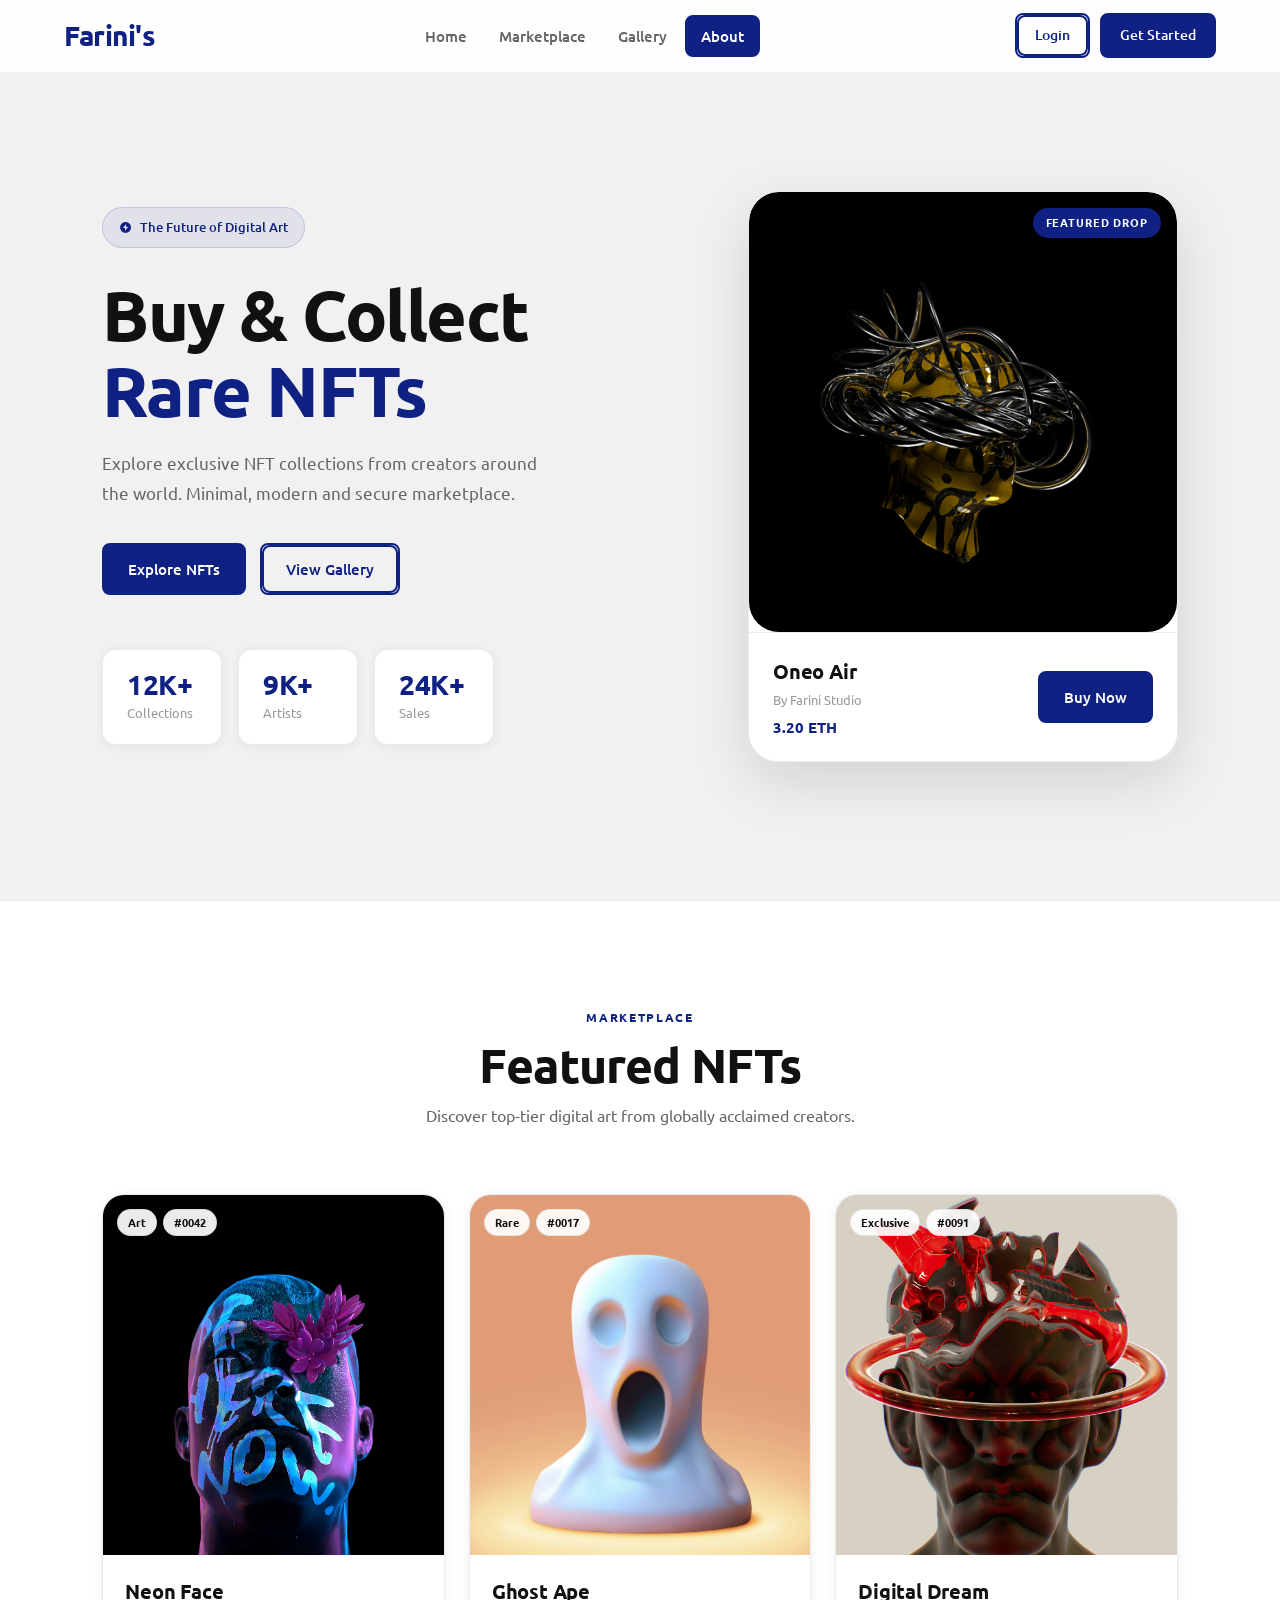
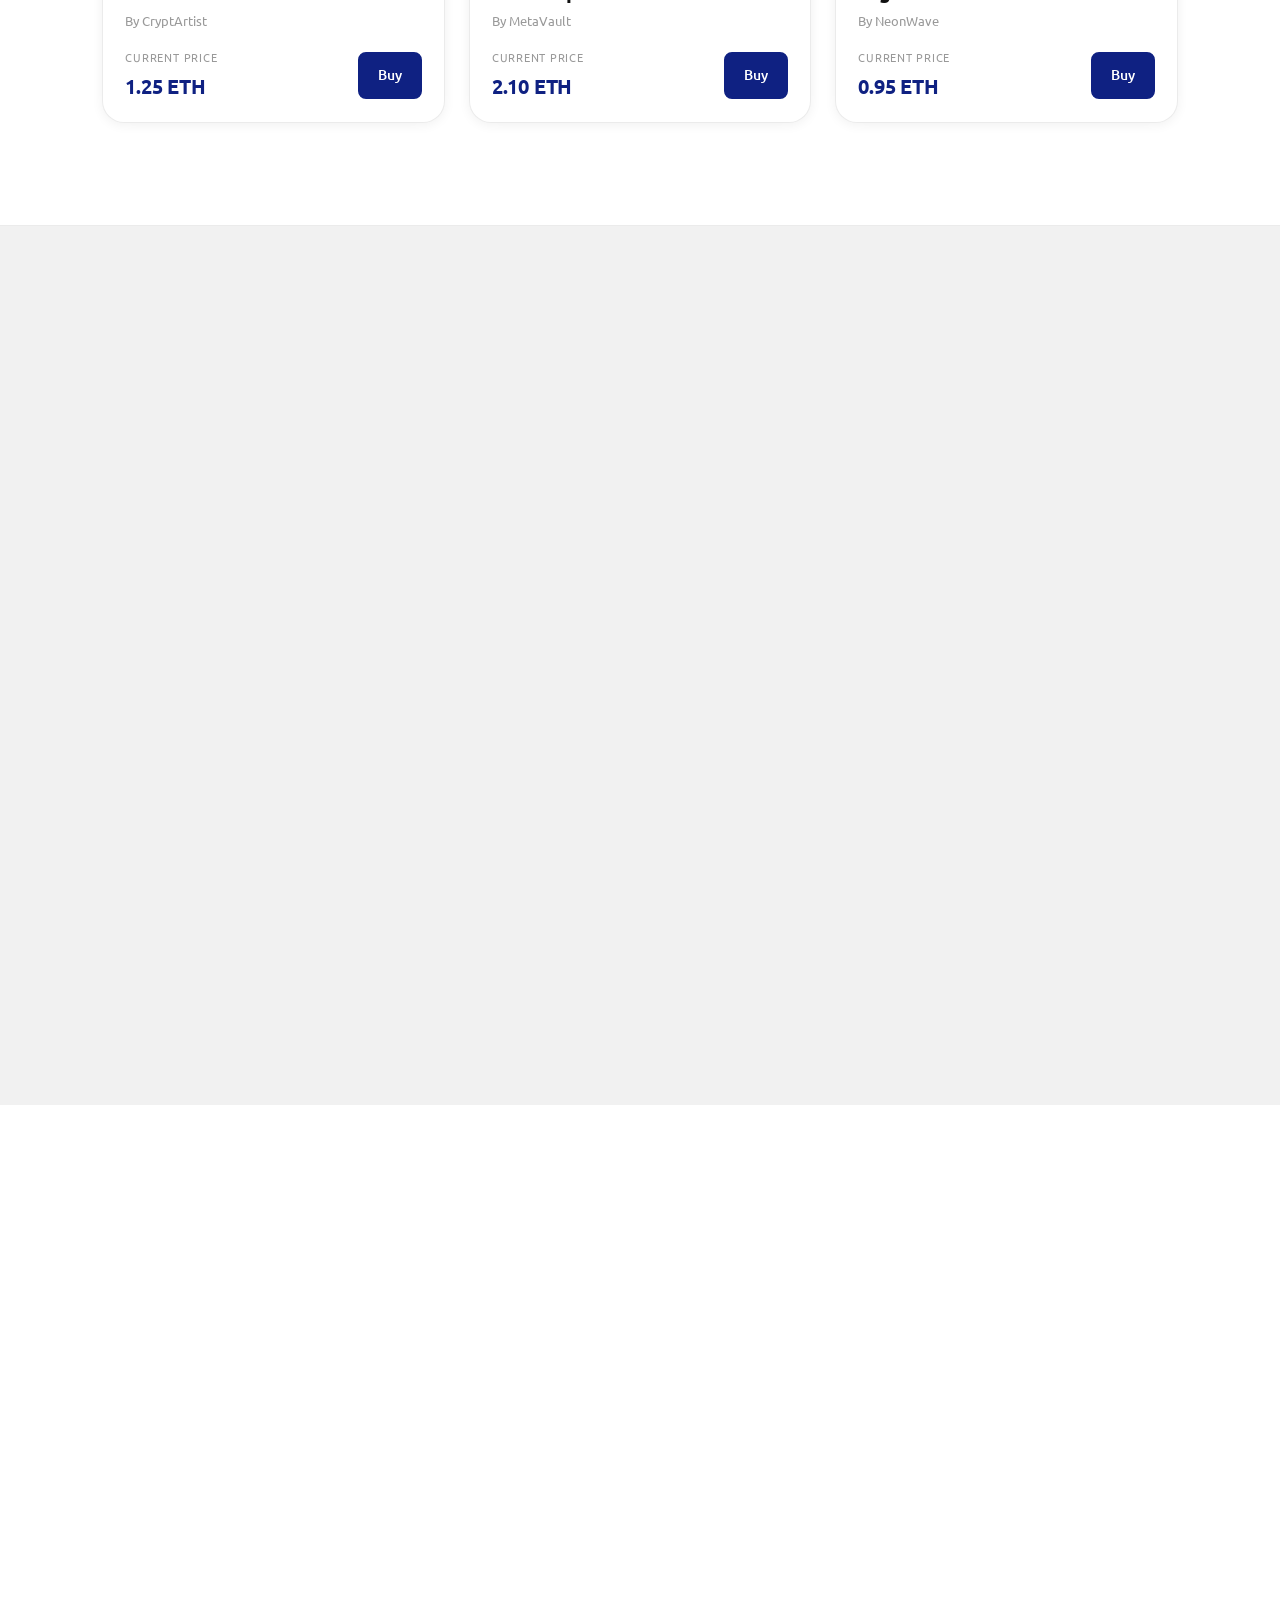
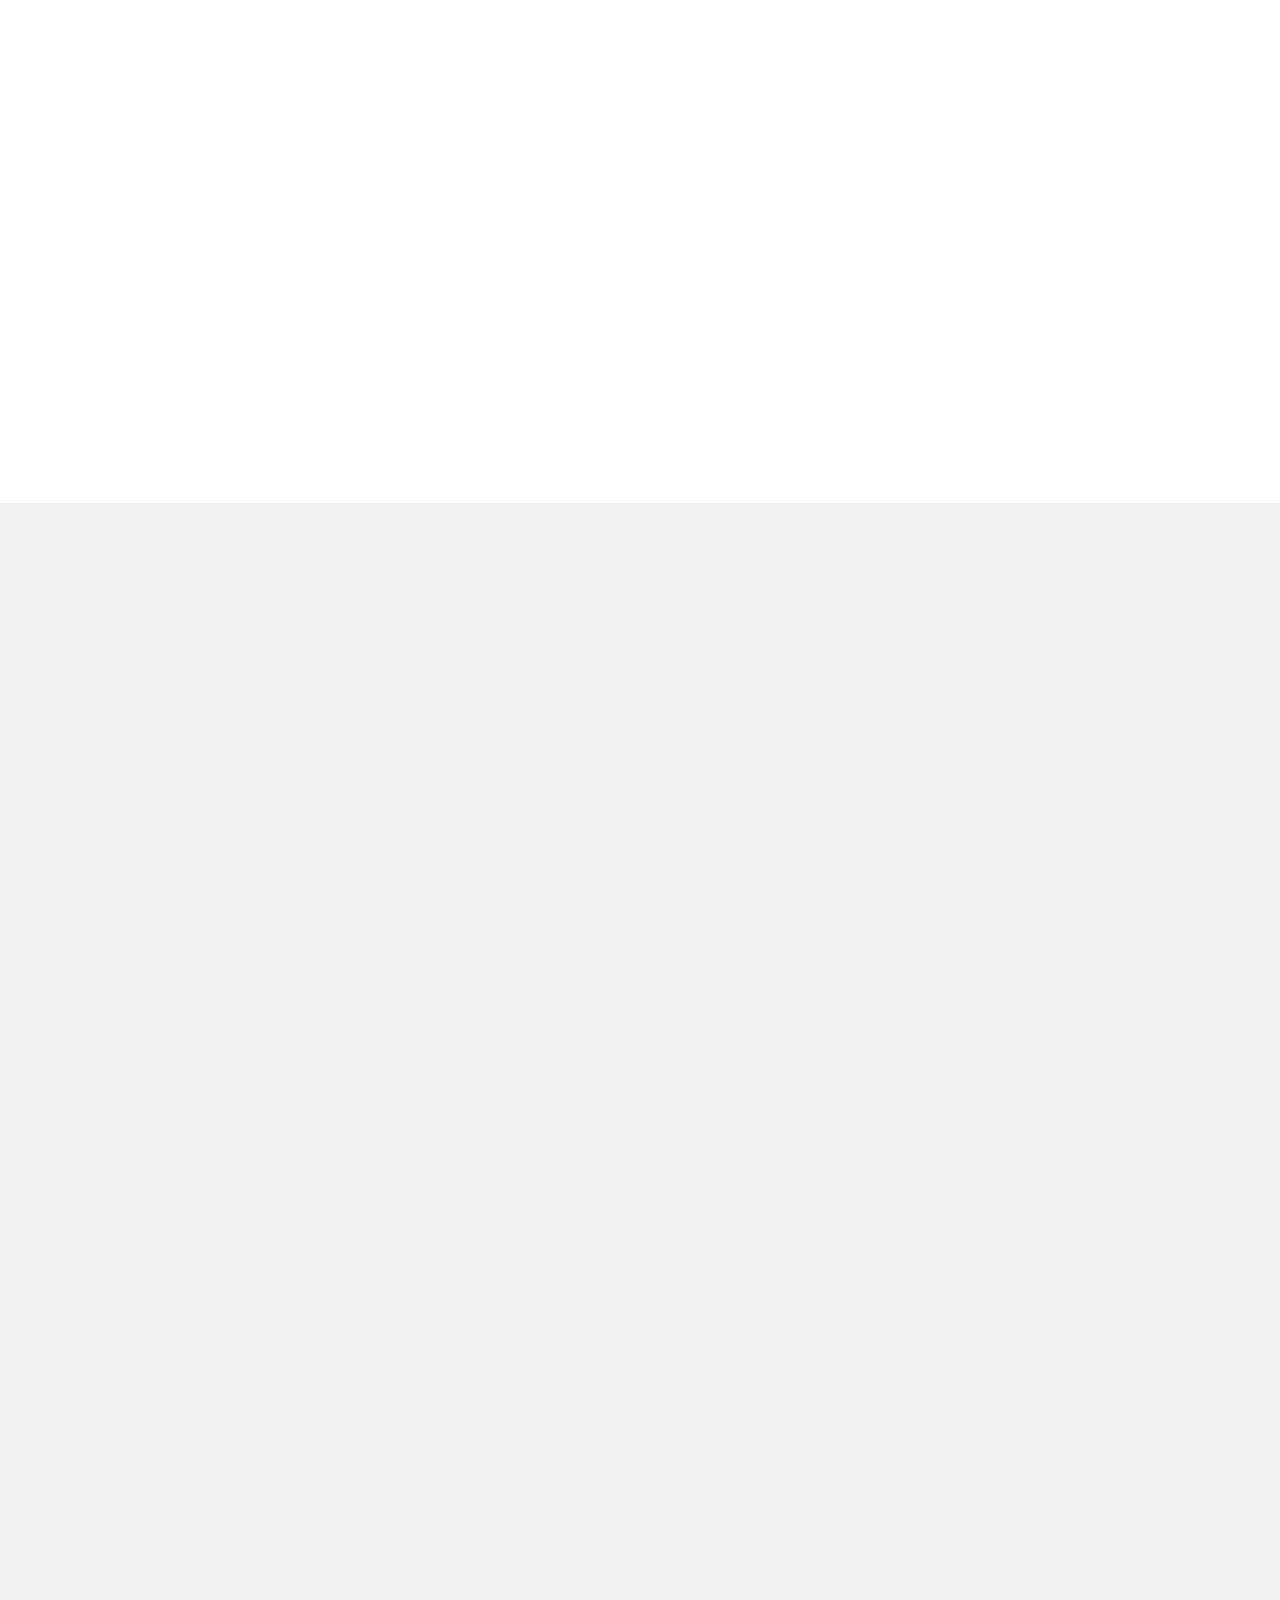
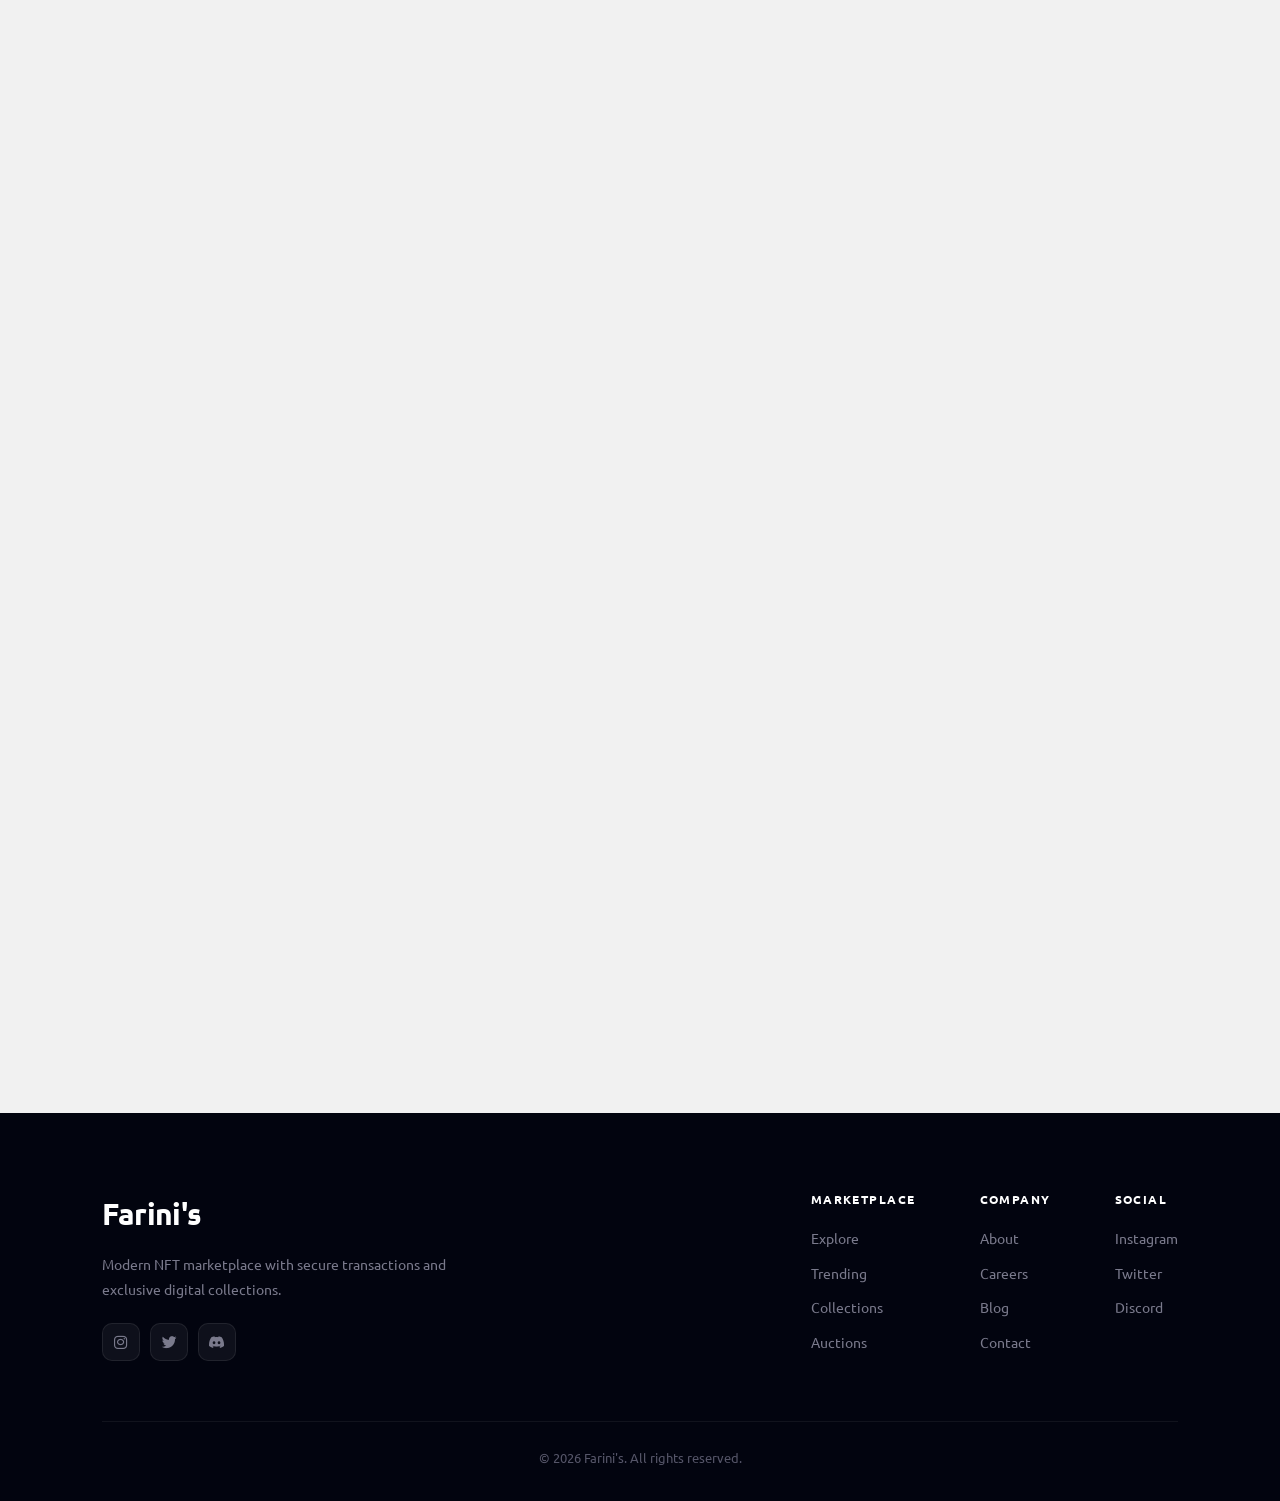
==== commit f562515f: "foi" ====
--- a/index.html
+++ b/index.html
@@ -17,7 +17,7 @@
             <a href="#">Home</a>
             <a href="#marketplace">Marketplace</a>
             <a href="#gallery">Gallery</a>
-            <a href="About/about.html" class="btn-primary">About</a>
+            <a href="About/about.html" class="btn-primary" id="aboutLink">About</a>
         </div>
         <div class="nav-buttons">
             <a href="CreateAccount/auth.html" class="btn-outline">Login</a>
@@ -32,7 +32,7 @@
         <a href="#">Home</a>
         <a href="#marketplace">Marketplace</a>
         <a href="#gallery">Gallery</a>
-        <a href="About/about.html">About</a>
+        <a href="About/about.html" id="aboutLink">About</a>
         <div class="drawer-actions">
             <a href="CreateAccount/auth.html" class="btn-outline">Login</a>
             <a  href="CreateAccount/auth.html?mode=register" class="btn-primary">Get Started</a>
--- a/style.css
+++ b/style.css
@@ -150,7 +150,19 @@
 .btn-primary {
     background-color: var(--blue);
     color: var(--white);
+    
     border: 2px solid var(--blue);
+}
+.links .btn-primary {
+    background: var(--blue);
+    color: #fff !important;
+    border: 2px solid var(--blue);
+}
+
+.links .btn-primary:hover {
+    background: var(--blue-mid);
+    border-color: var(--blue-mid);
+    color: #fff !important;
 }
 
 .btn-primary:hover {
